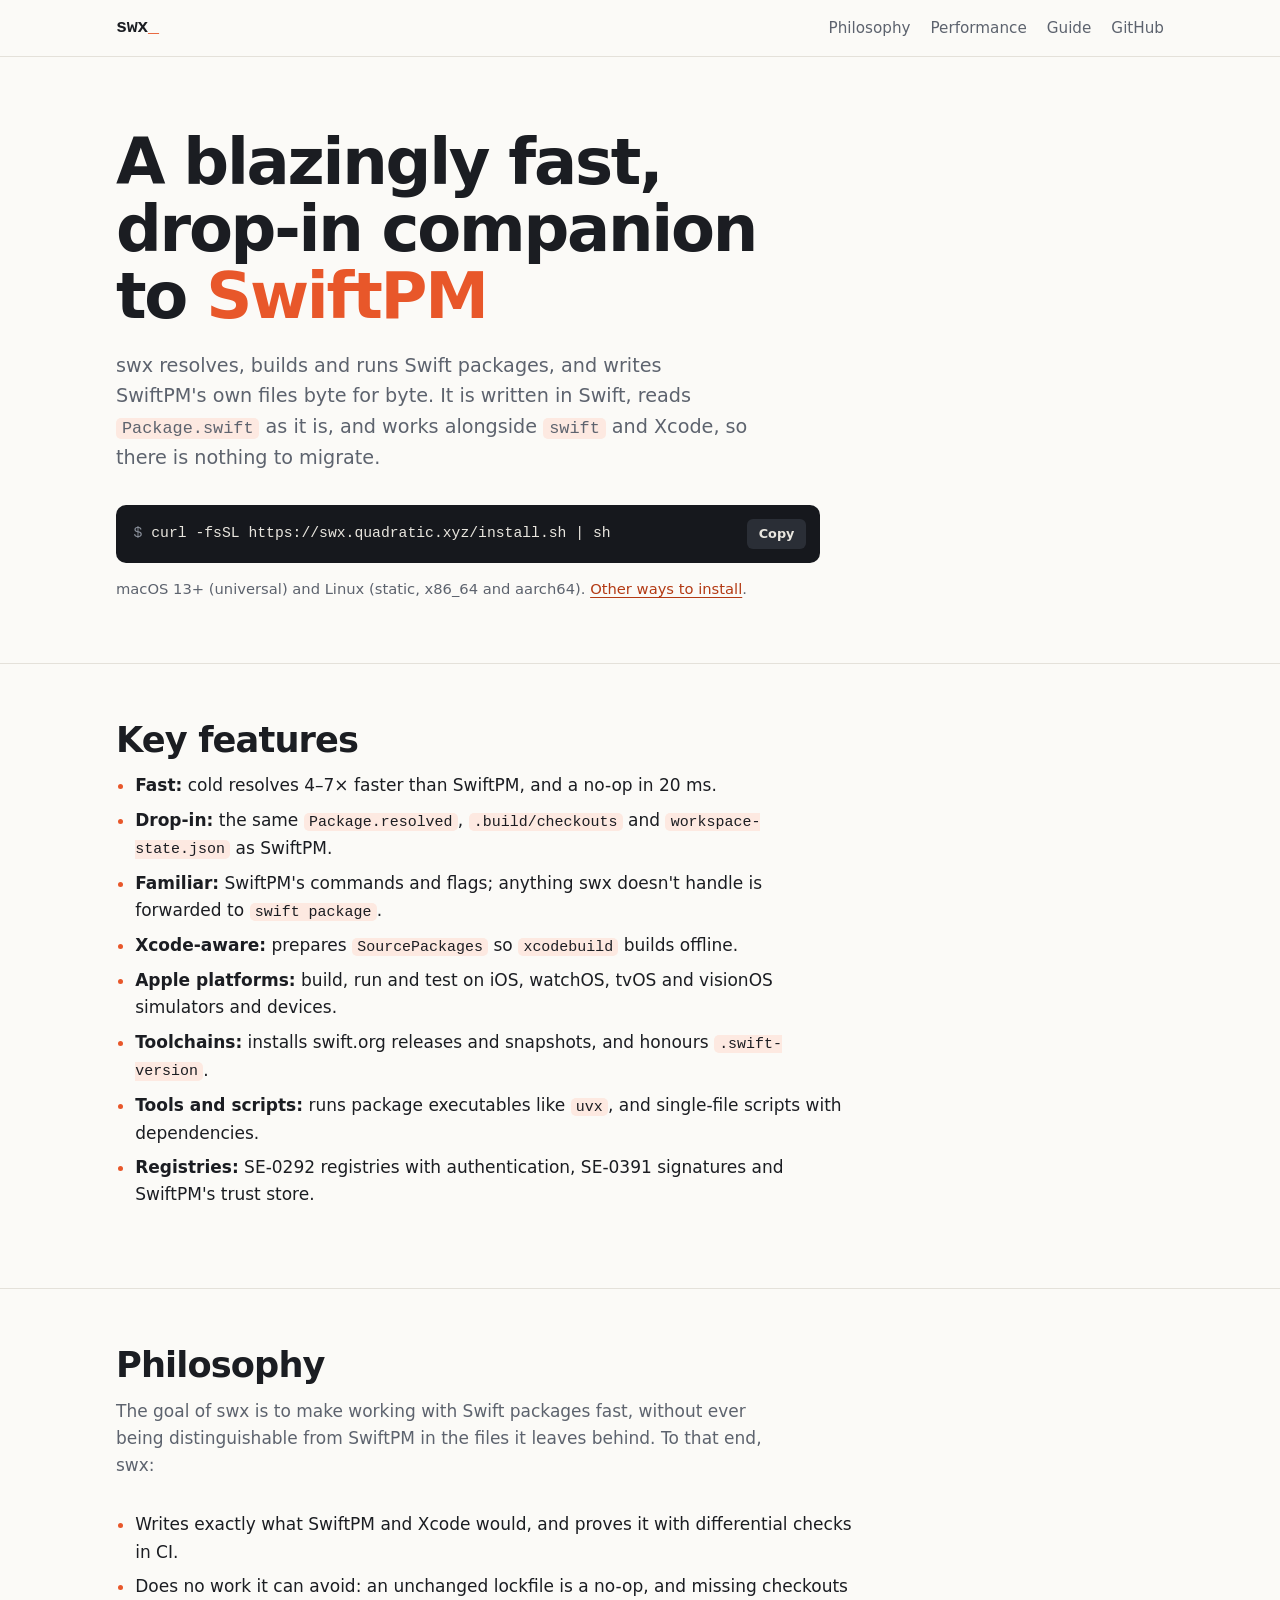
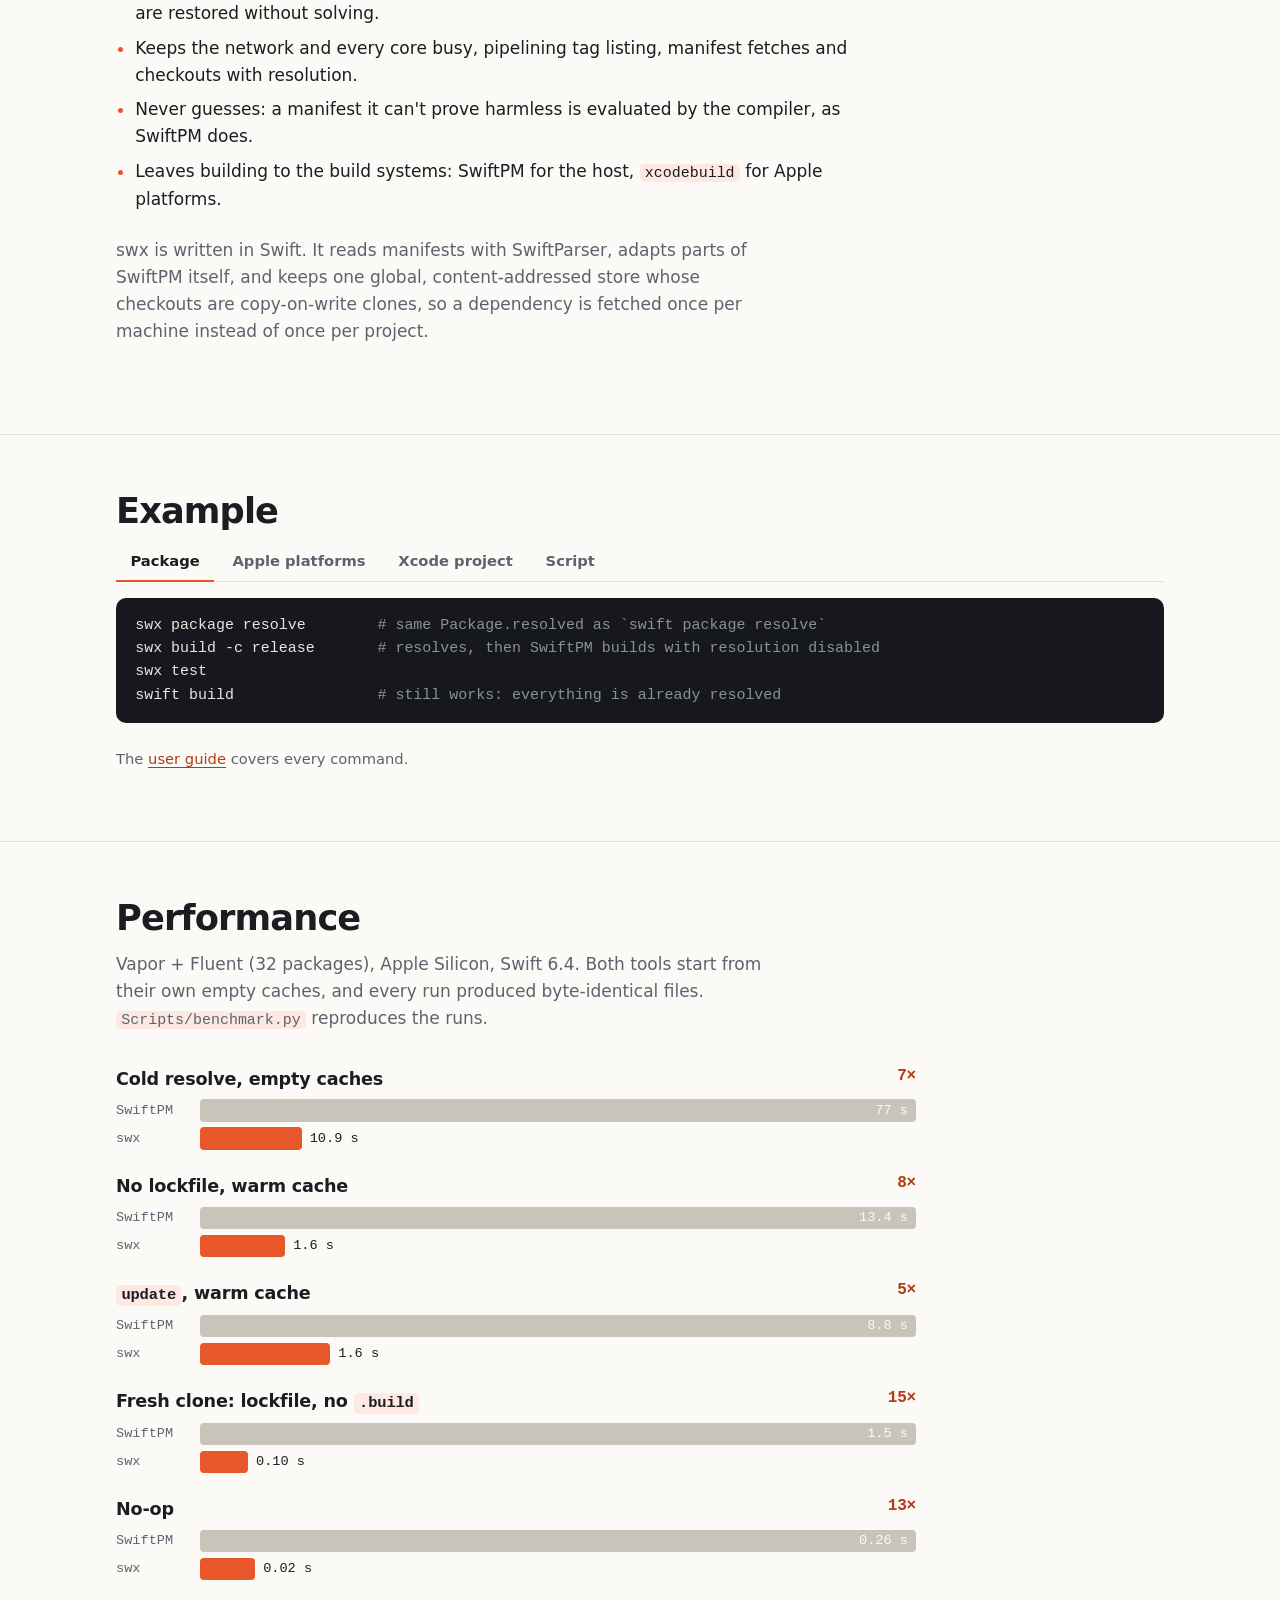
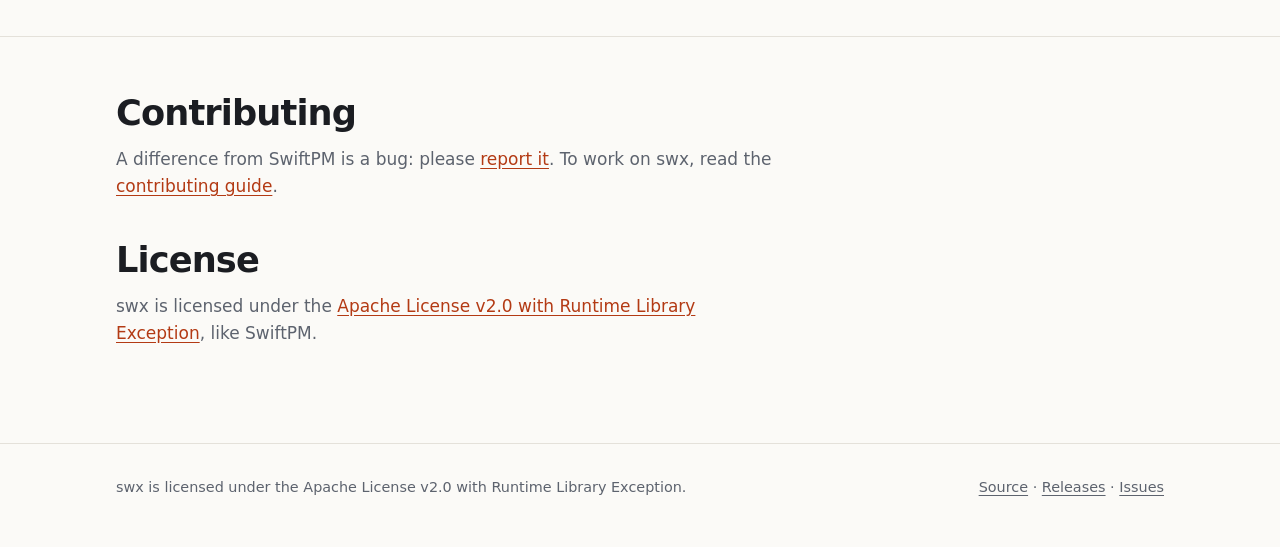
==== site/index.html @ aa060c49 "Docs: Polars-style README and site landing page; architecture and verification move to CONTRIBUTING" ====
<!doctype html>
<html lang="en">
<head>
<meta charset="utf-8">
<meta name="viewport" content="width=device-width, initial-scale=1">
<title>swx — a blazingly fast, drop-in companion to SwiftPM</title>
<meta name="description" content="swx resolves, builds and runs Swift packages several times faster than SwiftPM, and writes the same Package.resolved, checkouts and workspace state, byte for byte.">
<meta property="og:title" content="swx — a fast, drop-in companion to SwiftPM">
<meta property="og:description" content="What uv is to pip, for Swift: SwiftPM's own files, byte for byte, several times faster.">
<link rel="icon" href="data:image/svg+xml,%3Csvg xmlns='http://www.w3.org/2000/svg' viewBox='0 0 32 32'%3E%3Crect width='32' height='32' rx='7' fill='%23e8572a'/%3E%3Ctext x='16' y='22' font-family='monospace' font-size='16' font-weight='700' text-anchor='middle' fill='white'%3Esx%3C/text%3E%3C/svg%3E">
<link rel="stylesheet" href="style.css">
</head>
<body>

<header class="site-header">
    <div class="wrap">
        <a class="brand" href="./">swx<span>_</span></a>
        <nav class="site-nav">
            <a href="#philosophy">Philosophy</a>
            <a href="#speed">Performance</a>
            <a href="guide.html">Guide</a>
            <a href="https://github.com/jeslyvarghese/swx">GitHub</a>
        </nav>
    </div>
</header>

<main>
    <div class="wrap hero">
        <h1>A blazingly fast, drop-in companion to <em>SwiftPM</em></h1>
        <p class="lede">
            swx resolves, builds and runs Swift packages, and writes SwiftPM's own files byte for byte.
            It is written in Swift, reads <code>Package.swift</code> as it is, and works alongside
            <code>swift</code> and Xcode, so there is nothing to migrate.
        </p>
        <div class="command">
            <code id="install-command">curl -fsSL https://swx.quadratic.xyz/install.sh | sh</code>
            <button class="copy" type="button" data-copy="install-command">Copy</button>
        </div>
        <p class="note">macOS 13+ (universal) and Linux (static, x86_64 and aarch64). <a href="guide.html#install">Other ways to install</a>.</p>
    </div>

    <section id="features">
        <div class="wrap">
            <h2>Key features</h2>
            <ul class="features">
                <li><b>Fast:</b> cold resolves 4–7× faster than SwiftPM, and a no-op in 20 ms.</li>
                <li><b>Drop-in:</b> the same <code>Package.resolved</code>, <code>.build/checkouts</code> and <code>workspace-state.json</code> as SwiftPM.</li>
                <li><b>Familiar:</b> SwiftPM's commands and flags; anything swx doesn't handle is forwarded to <code>swift package</code>.</li>
                <li><b>Xcode-aware:</b> prepares <code>SourcePackages</code> so <code>xcodebuild</code> builds offline.</li>
                <li><b>Apple platforms:</b> build, run and test on iOS, watchOS, tvOS and visionOS simulators and devices.</li>
                <li><b>Toolchains:</b> installs swift.org releases and snapshots, and honours <code>.swift-version</code>.</li>
                <li><b>Tools and scripts:</b> runs package executables like <code>uvx</code>, and single-file scripts with dependencies.</li>
                <li><b>Registries:</b> SE-0292 registries with authentication, SE-0391 signatures and SwiftPM's trust store.</li>
            </ul>
        </div>
    </section>

    <section id="philosophy">
        <div class="wrap">
            <h2>Philosophy</h2>
            <p class="section-lede">The goal of swx is to make working with Swift packages fast, without ever being distinguishable from SwiftPM in the files it leaves behind. To that end, swx:</p>
            <ul class="features">
                <li>Writes exactly what SwiftPM and Xcode would, and proves it with differential checks in CI.</li>
                <li>Does no work it can avoid: an unchanged lockfile is a no-op, and missing checkouts are restored without solving.</li>
                <li>Keeps the network and every core busy, pipelining tag listing, manifest fetches and checkouts with resolution.</li>
                <li>Never guesses: a manifest it can't prove harmless is evaluated by the compiler, as SwiftPM does.</li>
                <li>Leaves building to the build systems: SwiftPM for the host, <code>xcodebuild</code> for Apple platforms.</li>
            </ul>
            <p class="section-lede">
                swx is written in Swift. It reads manifests with SwiftParser, adapts parts of SwiftPM itself,
                and keeps one global, content-addressed store whose checkouts are copy-on-write clones, so a
                dependency is fetched once per machine instead of once per project.
            </p>
        </div>
    </section>

    <section id="example">
        <div class="wrap">
            <h2>Example</h2>
            <div class="tabs" role="tablist">
                <button type="button" role="tab" aria-selected="true" aria-controls="tab-package">Package</button>
                <button type="button" role="tab" aria-selected="false" aria-controls="tab-apple">Apple platforms</button>
                <button type="button" role="tab" aria-selected="false" aria-controls="tab-xcode">Xcode project</button>
                <button type="button" role="tab" aria-selected="false" aria-controls="tab-script">Script</button>
            </div>
<pre id="tab-package" role="tabpanel">swx package resolve        <span class="c"># same Package.resolved as `swift package resolve`</span>
swx build -c release       <span class="c"># resolves, then SwiftPM builds with resolution disabled</span>
swx test
swift build                <span class="c"># still works: everything is already resolved</span></pre>
<pre id="tab-apple" role="tabpanel" hidden>swx devices                                <span class="c"># simulators and paired devices</span>
swx run  --platform ios HelloApp           <span class="c"># build, install, launch, stream console</span>
swx test --platform watchos                <span class="c"># package tests on a watchOS simulator</span></pre>
<pre id="tab-xcode" role="tabpanel" hidden>swx xcode resolve --source-packages SourcePackages
xcodebuild -clonedSourcePackagesDirPath SourcePackages \
           -disableAutomaticPackageResolution -onlyUsePackageVersionsFromResolvedFile …</pre>
<pre id="tab-script" role="tabpanel" hidden>#!/usr/bin/env -S swx run
// swx-dependencies:
// .package(url: "https://github.com/apple/swift-argument-parser", from: "1.3.0")

import ArgumentParser</pre>
            <p class="note">The <a href="guide.html">user guide</a> covers every command.</p>
        </div>
    </section>

    <section id="speed">
        <div class="wrap">
            <h2>Performance</h2>
            <p class="section-lede">
                Vapor + Fluent (32 packages), Apple Silicon, Swift 6.4. Both tools start from their own
                empty caches, and every run produced byte-identical files. <code>Scripts/benchmark.py</code>
                reproduces the runs.
            </p>
            <div class="bench">
                <div class="bench-row">
                    <h3><span>Cold resolve, empty caches</span> <span class="speedup">7×</span></h3>
                    <div class="bar"><span class="label">SwiftPM</span><div class="track" style="--w: 100%"><div class="fill"></div><span class="value inside">77 s</span></div></div>
                    <div class="bar swx"><span class="label">swx</span><div class="track" style="--w: 14.2%"><div class="fill"></div><span class="value">10.9 s</span></div></div>
                </div>
                <div class="bench-row">
                    <h3><span>No lockfile, warm cache</span> <span class="speedup">8×</span></h3>
                    <div class="bar"><span class="label">SwiftPM</span><div class="track" style="--w: 100%"><div class="fill"></div><span class="value inside">13.4 s</span></div></div>
                    <div class="bar swx"><span class="label">swx</span><div class="track" style="--w: 11.9%"><div class="fill"></div><span class="value">1.6 s</span></div></div>
                </div>
                <div class="bench-row">
                    <h3><span><code>update</code>, warm cache</span> <span class="speedup">5×</span></h3>
                    <div class="bar"><span class="label">SwiftPM</span><div class="track" style="--w: 100%"><div class="fill"></div><span class="value inside">8.8 s</span></div></div>
                    <div class="bar swx"><span class="label">swx</span><div class="track" style="--w: 18.2%"><div class="fill"></div><span class="value">1.6 s</span></div></div>
                </div>
                <div class="bench-row">
                    <h3><span>Fresh clone: lockfile, no <code>.build</code></span> <span class="speedup">15×</span></h3>
                    <div class="bar"><span class="label">SwiftPM</span><div class="track" style="--w: 100%"><div class="fill"></div><span class="value inside">1.5 s</span></div></div>
                    <div class="bar swx"><span class="label">swx</span><div class="track" style="--w: 6.7%"><div class="fill"></div><span class="value">0.10 s</span></div></div>
                </div>
                <div class="bench-row">
                    <h3><span>No-op</span> <span class="speedup">13×</span></h3>
                    <div class="bar"><span class="label">SwiftPM</span><div class="track" style="--w: 100%"><div class="fill"></div><span class="value inside">0.26 s</span></div></div>
                    <div class="bar swx"><span class="label">swx</span><div class="track" style="--w: 7.7%"><div class="fill"></div><span class="value">0.02 s</span></div></div>
                </div>
            </div>
        </div>
    </section>

    <section id="community">
        <div class="wrap">
            <h2>Contributing</h2>
            <p class="section-lede">
                A difference from SwiftPM is a bug: please <a href="https://github.com/jeslyvarghese/swx/issues/new/choose">report it</a>.
                To work on swx, read the <a href="https://github.com/jeslyvarghese/swx/blob/main/CONTRIBUTING.md">contributing guide</a>.
            </p>
            <h2>License</h2>
            <p class="section-lede">swx is licensed under the <a href="https://github.com/jeslyvarghese/swx/blob/main/LICENSE.txt">Apache License v2.0 with Runtime Library Exception</a>, like SwiftPM.</p>
        </div>
    </section>
</main>

<footer class="site-footer">
    <div class="wrap">
        <span>swx is licensed under the Apache License v2.0 with Runtime Library Exception.</span>
        <span><a href="https://github.com/jeslyvarghese/swx">Source</a> · <a href="https://github.com/jeslyvarghese/swx/releases">Releases</a> · <a href="https://github.com/jeslyvarghese/swx/issues">Issues</a></span>
    </div>
</footer>

<script src="copy.js"></script>
</body>
</html>
---- site/style.css ----
/* swx site: plain CSS, light and dark from the system setting. */

:root {
    --ground: #fbfaf7;
    --surface: #ffffff;
    --ink: #1b1d22;
    --muted: #5d636e;
    --rule: #e4e1da;
    --accent: #e8572a;
    --accent-ink: #b33a14;
    --accent-soft: #fde9e1;
    --code-ground: #16181d;
    --code-ink: #e9e6df;
    --code-muted: #8b919c;
    --bar-spm: #c9c4b9;
    --bar-swx: var(--accent);
    --radius: 10px;
    --mono: ui-monospace, "SF Mono", SFMono-Regular, Menlo, Consolas, "Liberation Mono", monospace;
    --sans: -apple-system, BlinkMacSystemFont, "Segoe UI", system-ui, Roboto, "Helvetica Neue", Arial, sans-serif;
    --measure: 68rem;
    color-scheme: light;
}

@media (prefers-color-scheme: dark) {
    :root {
        --ground: #111317;
        --surface: #181b20;
        --ink: #ecebe7;
        --muted: #9aa0aa;
        --rule: #2a2e35;
        --accent: #ff7a4d;
        --accent-ink: #ff9a76;
        --accent-soft: #3a2119;
        --code-ground: #0b0c0f;
        --bar-spm: #464b55;
        color-scheme: dark;
    }
}

* { box-sizing: border-box; }

html { -webkit-text-size-adjust: 100%; scroll-padding-top: 5rem; }

body {
    margin: 0;
    background: var(--ground);
    color: var(--ink);
    font: 17px/1.6 var(--sans);
}

a { color: var(--accent-ink); text-underline-offset: 0.18em; }
a:hover { text-decoration-thickness: 2px; }

code, pre, kbd { font-family: var(--mono); font-size: 0.88em; }
:not(pre) > code {
    background: var(--accent-soft);
    padding: 0.08em 0.35em;
    border-radius: 5px;
    overflow-wrap: anywhere;
}

.wrap { max-width: var(--measure); margin: 0 auto; padding-inline: 1.25rem; }

/* Header */

.site-header {
    position: sticky;
    top: 0;
    z-index: 10;
    background: color-mix(in srgb, var(--ground) 88%, transparent);
    backdrop-filter: saturate(1.4) blur(10px);
    border-bottom: 1px solid var(--rule);
}
.site-header .wrap { display: flex; align-items: center; gap: 1.5rem; min-height: 3.5rem; flex-wrap: wrap; }
.brand { font: 700 1.15rem/1 var(--mono); color: var(--ink); text-decoration: none; letter-spacing: -0.02em; }
.brand span { color: var(--accent); }
.site-nav { display: flex; gap: 1.25rem; margin-left: auto; flex-wrap: wrap; }
.site-nav a { color: var(--muted); text-decoration: none; font-size: 0.95rem; }
.site-nav a:hover, .site-nav a[aria-current] { color: var(--ink); }

/* Hero */

.hero { padding-block: 4.5rem 3rem; }
.eyebrow { font: 600 0.8rem/1 var(--mono); letter-spacing: 0.08em; text-transform: uppercase; color: var(--accent-ink); margin: 0 0 1rem; }
.hero h1 {
    font-size: clamp(2.3rem, 6vw, 4rem);
    line-height: 1.05;
    letter-spacing: -0.035em;
    margin: 0 0 1.25rem;
    max-width: 16ch;
}
.hero h1 em { font-style: normal; color: var(--accent); }
.lede { font-size: 1.2rem; color: var(--muted); max-width: 40rem; margin: 0 0 2rem; }

/* Command with a copy button */

.command {
    display: flex;
    align-items: center;
    gap: 0.75rem;
    background: var(--code-ground);
    color: var(--code-ink);
    border-radius: var(--radius);
    padding: 0.85rem 0.85rem 0.85rem 1.1rem;
    max-width: 44rem;
}
.command code { background: none; padding: 0; font-size: 0.92rem; overflow-x: auto; white-space: nowrap; flex: 1; min-width: 0; }
.command code::before { content: "$ "; color: var(--code-muted); }
.copy {
    flex: none;
    font: 600 0.8rem/1 var(--sans);
    color: var(--code-ink);
    background: #2a2e36;
    border: 0;
    border-radius: 6px;
    padding: 0.55rem 0.75rem;
    cursor: pointer;
}
.copy:hover { background: #3a3f49; }
.note { color: var(--muted); font-size: 0.92rem; margin-top: 0.85rem; }

/* Sections */

section { padding-block: 3.5rem; border-top: 1px solid var(--rule); }
h2 { font-size: clamp(1.6rem, 3.5vw, 2.2rem); letter-spacing: -0.025em; line-height: 1.15; margin: 0 0 0.75rem; }
h3 { font-size: 1.1rem; margin: 0 0 0.4rem; letter-spacing: -0.01em; }
.section-lede { color: var(--muted); max-width: 42rem; margin: 0 0 2rem; }

.grid { display: grid; gap: 1rem; grid-template-columns: repeat(auto-fit, minmax(16rem, 1fr)); }
.card {
    background: var(--surface);
    border: 1px solid var(--rule);
    border-radius: var(--radius);
    padding: 1.25rem 1.35rem;
}
.card p { margin: 0; color: var(--muted); font-size: 0.97rem; }
.card .figure { font: 700 2rem/1 var(--mono); color: var(--accent); letter-spacing: -0.03em; margin-bottom: 0.6rem; }

/* Benchmark bars */

.bench { display: grid; gap: 1.4rem; max-width: 50rem; }
.bench-row h3 { display: flex; justify-content: space-between; gap: 1rem; flex-wrap: wrap; }
.bench-row h3 .speedup { font: 700 1rem/1.4 var(--mono); color: var(--accent-ink); }
.bar { display: grid; grid-template-columns: 4.5rem 1fr; align-items: center; gap: 0.75rem; font-size: 0.85rem; margin-top: 0.35rem; }
.bar .label { color: var(--muted); font-family: var(--mono); }
.bar .track { position: relative; height: 1.4rem; }
.bar .fill {
    height: 100%;
    width: var(--w);
    min-width: 2px;
    border-radius: 4px;
    background: var(--bar-spm);
}
.bar.swx .fill { background: var(--bar-swx); }
.bar .value { position: absolute; left: calc(var(--w) + 0.5rem); top: 50%; transform: translateY(-50%); font-family: var(--mono); white-space: nowrap; }
.bar .value.inside { left: auto; right: calc(100% - var(--w) + 0.5rem); color: var(--ground); }

/* Tables */

.table-scroll { overflow-x: auto; border: 1px solid var(--rule); border-radius: var(--radius); background: var(--surface); }
table { border-collapse: collapse; width: 100%; font-size: 0.95rem; }
th, td { text-align: left; padding: 0.7rem 1rem; border-bottom: 1px solid var(--rule); vertical-align: top; }
tr:last-child td { border-bottom: 0; }
th { font-size: 0.8rem; text-transform: uppercase; letter-spacing: 0.06em; color: var(--muted); font-weight: 600; }
td code { white-space: nowrap; }

/* Code blocks */

pre {
    background: var(--code-ground);
    color: var(--code-ink);
    border-radius: var(--radius);
    padding: 1rem 1.2rem;
    overflow-x: auto;
    line-height: 1.55;
    margin: 1rem 0 1.5rem;
}
pre .c { color: var(--code-muted); }

/* Check list */

.checks { list-style: none; padding: 0; margin: 0; display: grid; gap: 0.6rem; grid-template-columns: repeat(auto-fit, minmax(19rem, 1fr)); }
.checks li { padding-left: 1.6rem; position: relative; }
.checks li::before { content: "✓"; position: absolute; left: 0; color: var(--accent); font-weight: 700; }

/* Guide layout */

.guide { display: grid; grid-template-columns: 13rem minmax(0, 1fr); gap: 3rem; padding-block: 3rem; }
.toc { position: sticky; top: 5rem; align-self: start; font-size: 0.92rem; }
.toc ol { list-style: none; padding: 0; margin: 0; display: grid; gap: 0.45rem; }
.toc a { color: var(--muted); text-decoration: none; }
.toc a:hover { color: var(--ink); }
.guide article section { padding-block: 0 2.5rem; border: 0; }
.guide article h2 { font-size: 1.6rem; padding-top: 0.5rem; }
.guide article p, .guide article li { max-width: 46rem; }

@media (max-width: 52rem) {
    .guide { grid-template-columns: minmax(0, 1fr); gap: 1.5rem; }
    .toc { position: static; }
    .toc ol { display: flex; flex-wrap: wrap; gap: 0.4rem 1rem; }
}

/* Footer */

.site-footer { border-top: 1px solid var(--rule); padding-block: 2rem 3rem; color: var(--muted); font-size: 0.9rem; }
.site-footer .wrap { display: flex; gap: 1rem 2rem; flex-wrap: wrap; justify-content: space-between; }
.site-footer a { color: var(--muted); }

/* Feature and principle lists: a bold label, then a short clause */

.features { padding-left: 1.2rem; margin: 0 0 1.5rem; max-width: 46rem; display: grid; gap: 0.45rem; }
.features li::marker { color: var(--accent); }

/* Example tabs */

.tabs { display: flex; gap: 0.25rem; flex-wrap: wrap; border-bottom: 1px solid var(--rule); margin-bottom: 1rem; }
.tabs button {
    font: 600 0.92rem/1 var(--sans);
    color: var(--muted);
    background: none;
    border: 0;
    border-bottom: 2px solid transparent;
    margin-bottom: -1px;
    padding: 0.7rem 0.9rem;
    cursor: pointer;
}
.tabs button:hover { color: var(--ink); }
.tabs button[aria-selected="true"] { color: var(--ink); border-bottom-color: var(--accent); }
#community h2 + .section-lede { margin-bottom: 2.5rem; }
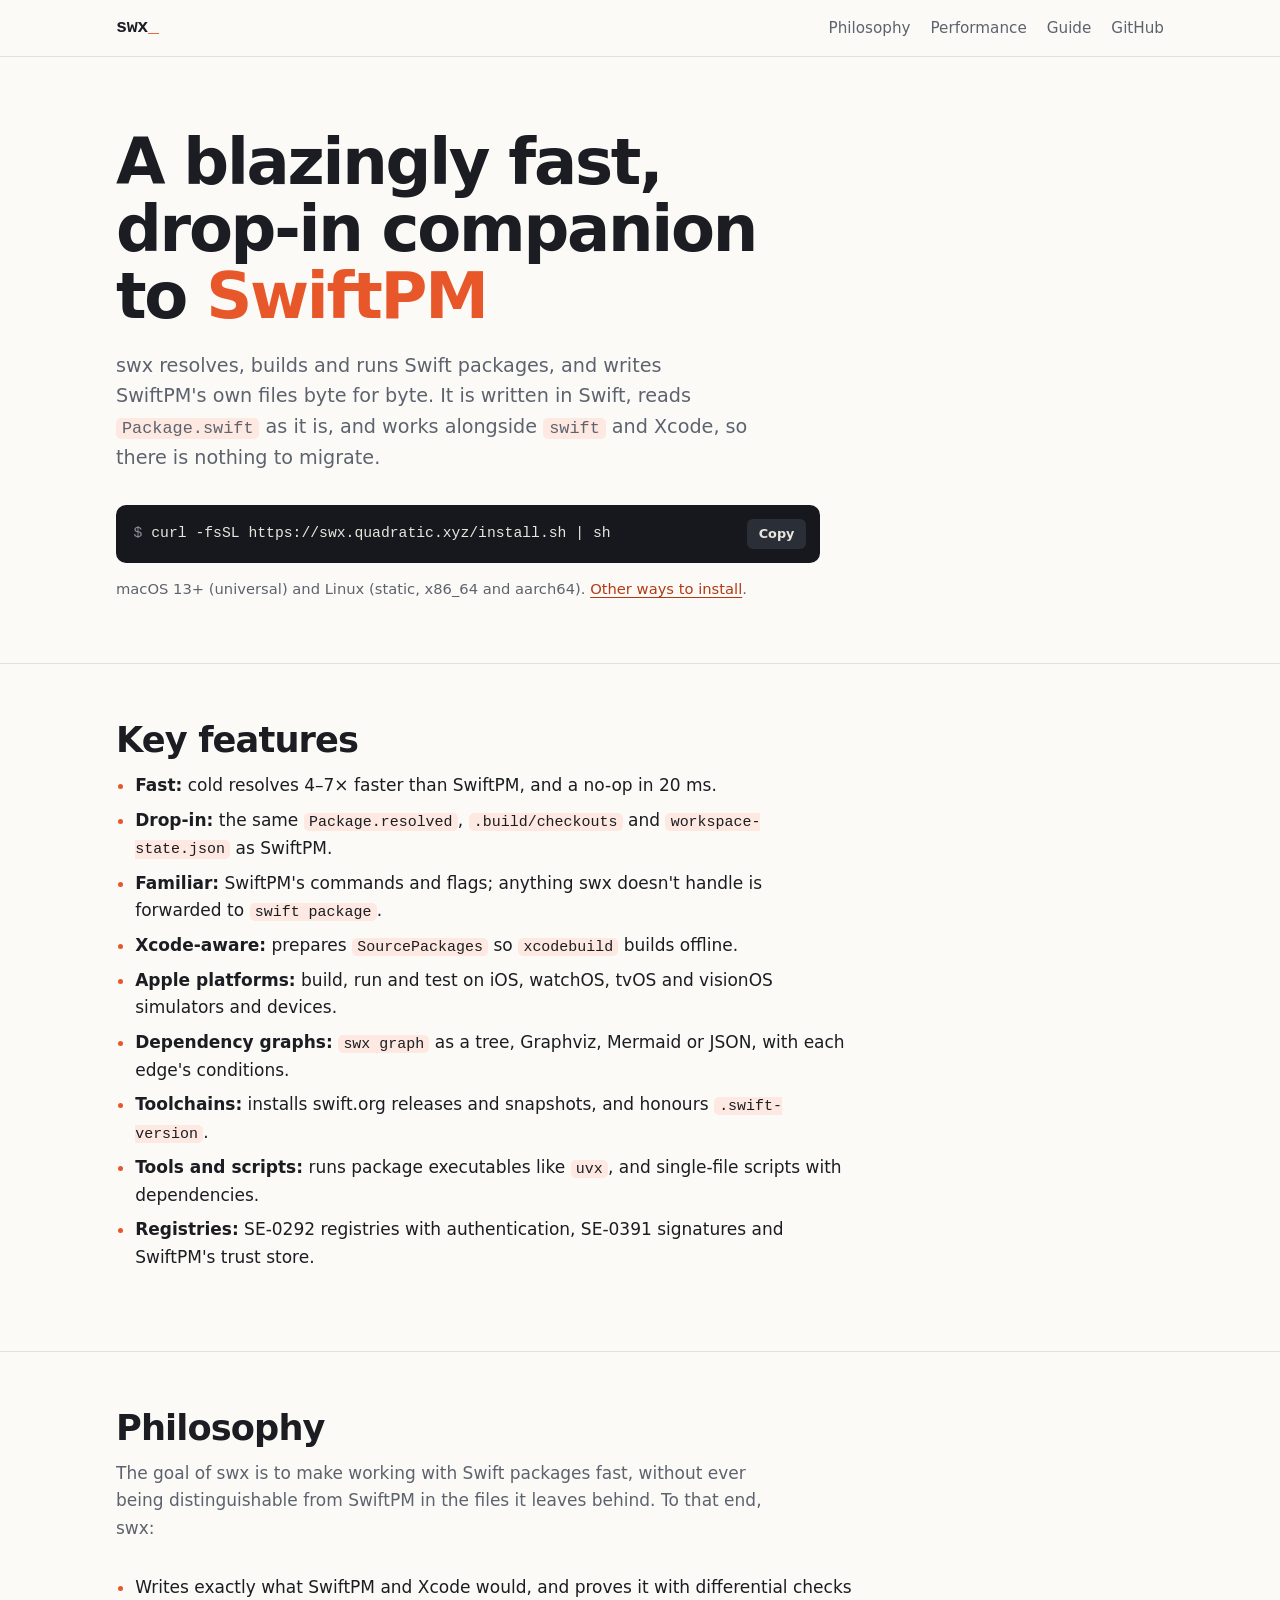
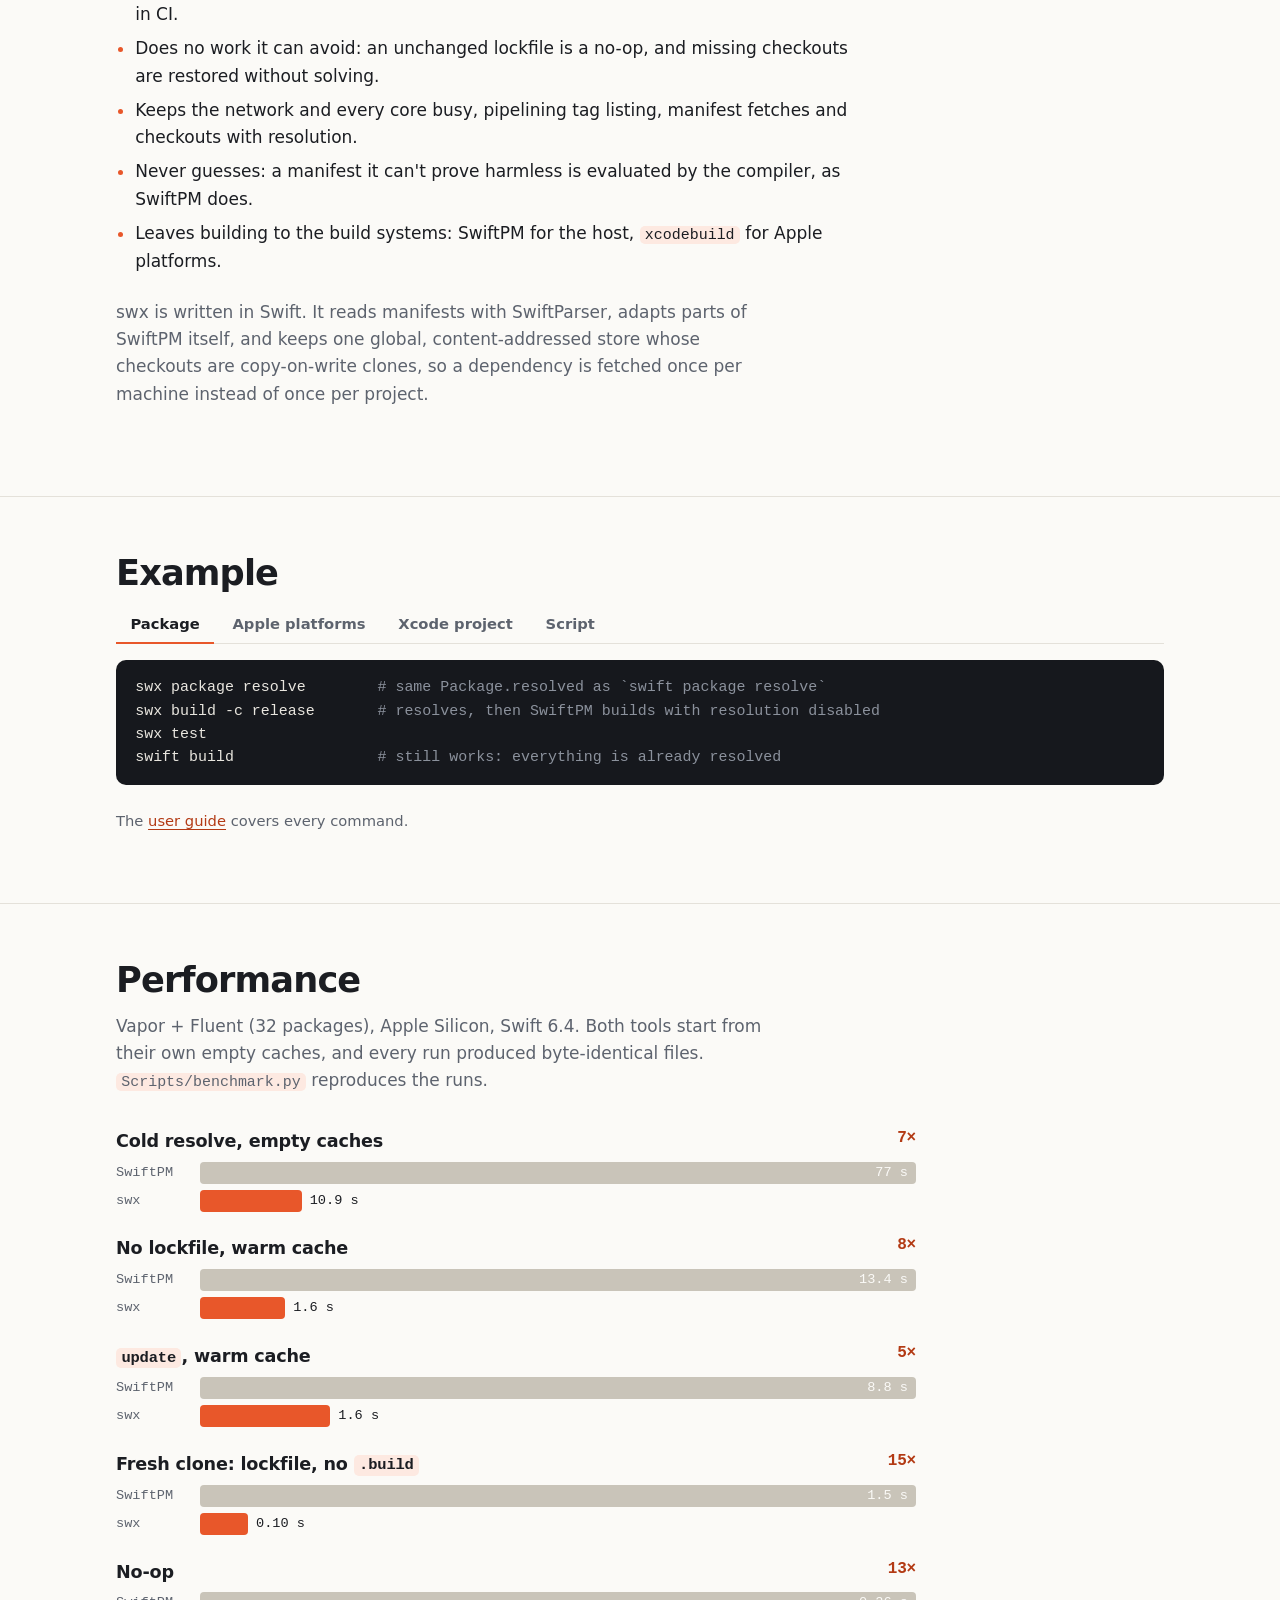
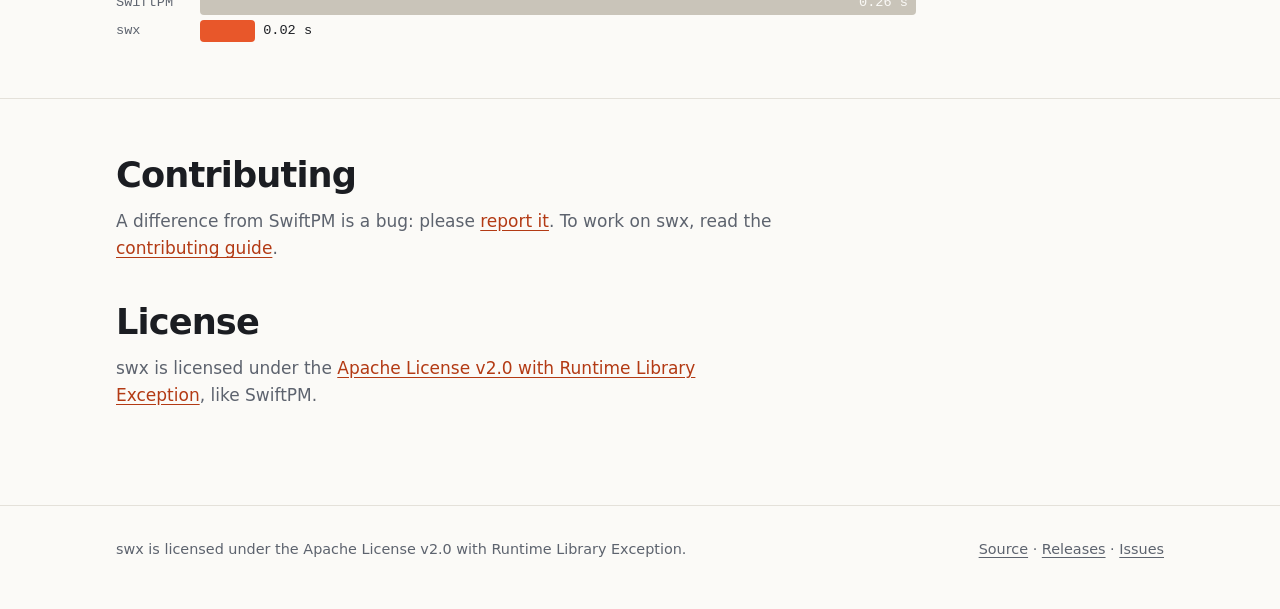
==== commit 71968424: "swx graph and native show-dependencies - swx graph: the target graph (targets, the products they use" ====
--- a/site/index.html
+++ b/site/index.html
@@ -48,6 +48,7 @@
                 <li><b>Familiar:</b> SwiftPM's commands and flags; anything swx doesn't handle is forwarded to <code>swift package</code>.</li>
                 <li><b>Xcode-aware:</b> prepares <code>SourcePackages</code> so <code>xcodebuild</code> builds offline.</li>
                 <li><b>Apple platforms:</b> build, run and test on iOS, watchOS, tvOS and visionOS simulators and devices.</li>
+                <li><b>Dependency graphs:</b> <code>swx graph</code> as a tree, Graphviz, Mermaid or JSON, with each edge's conditions.</li>
                 <li><b>Toolchains:</b> installs swift.org releases and snapshots, and honours <code>.swift-version</code>.</li>
                 <li><b>Tools and scripts:</b> runs package executables like <code>uvx</code>, and single-file scripts with dependencies.</li>
                 <li><b>Registries:</b> SE-0292 registries with authentication, SE-0391 signatures and SwiftPM's trust store.</li>
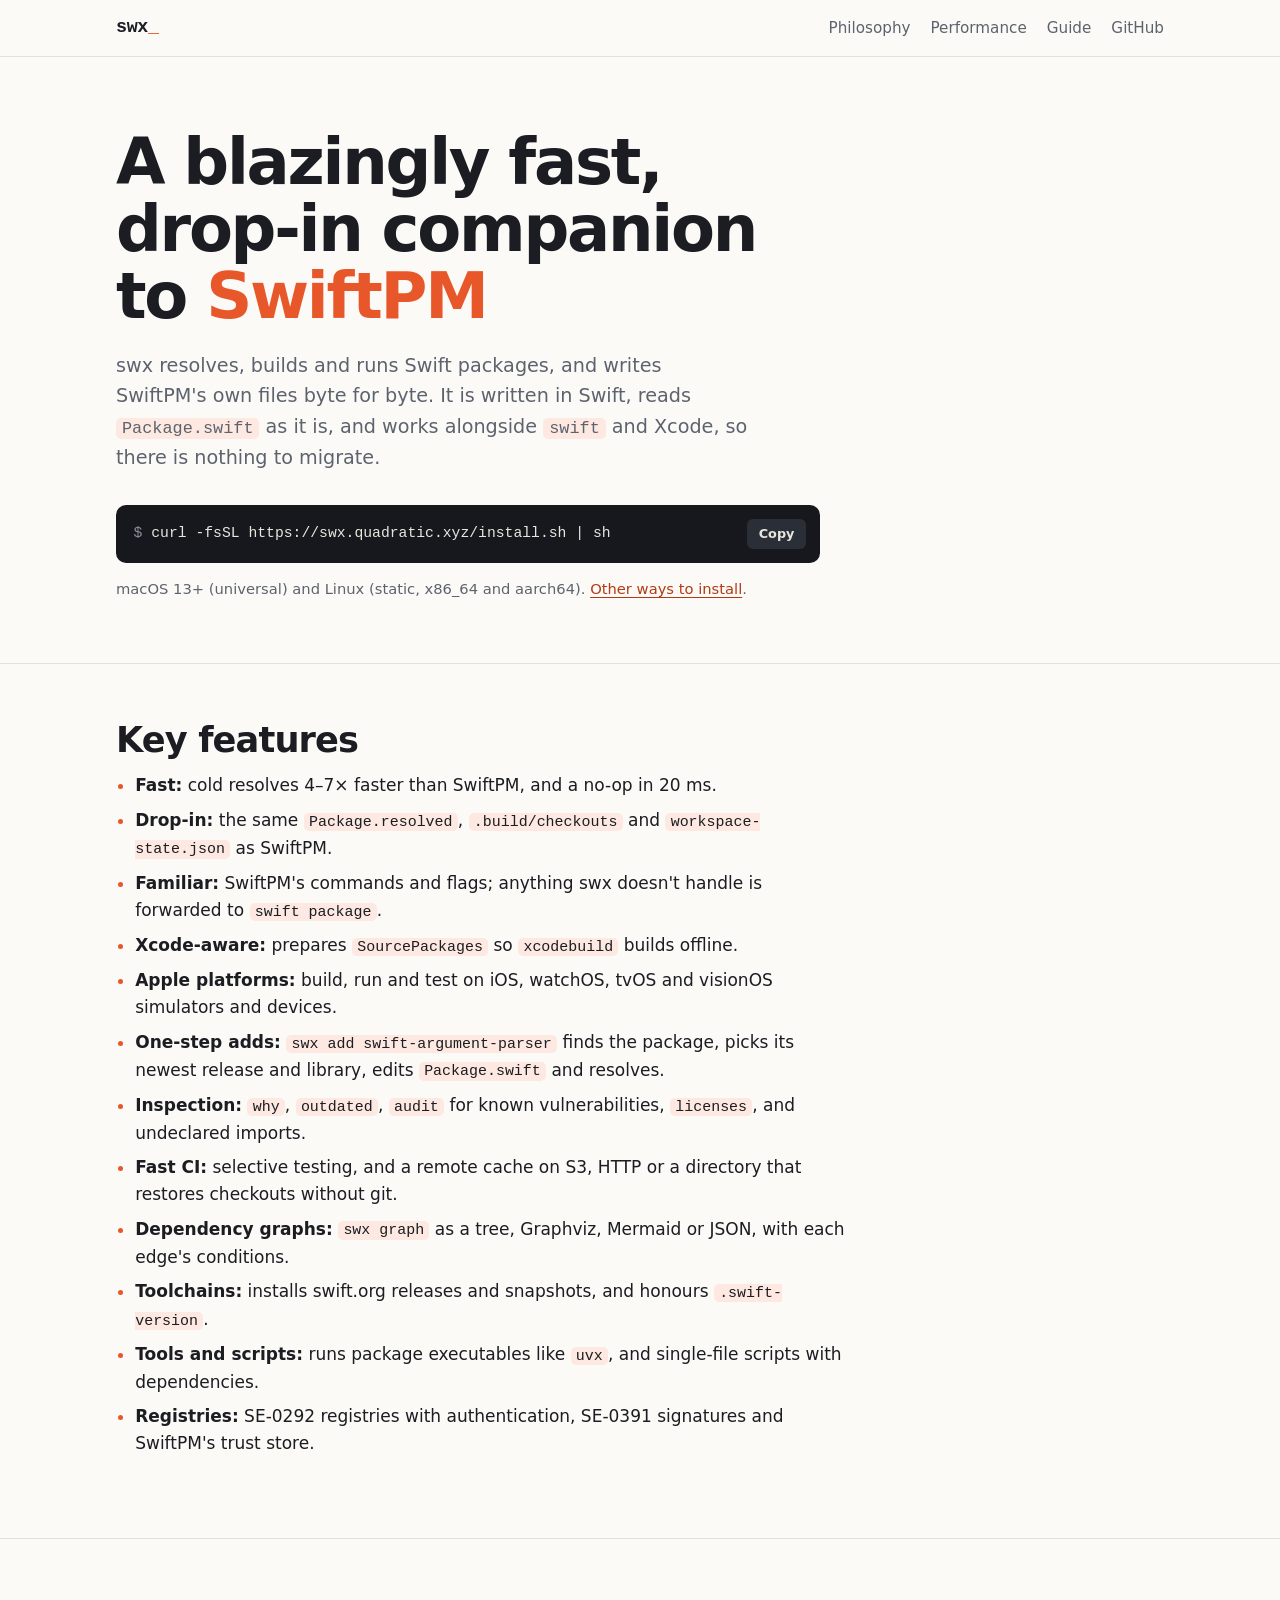
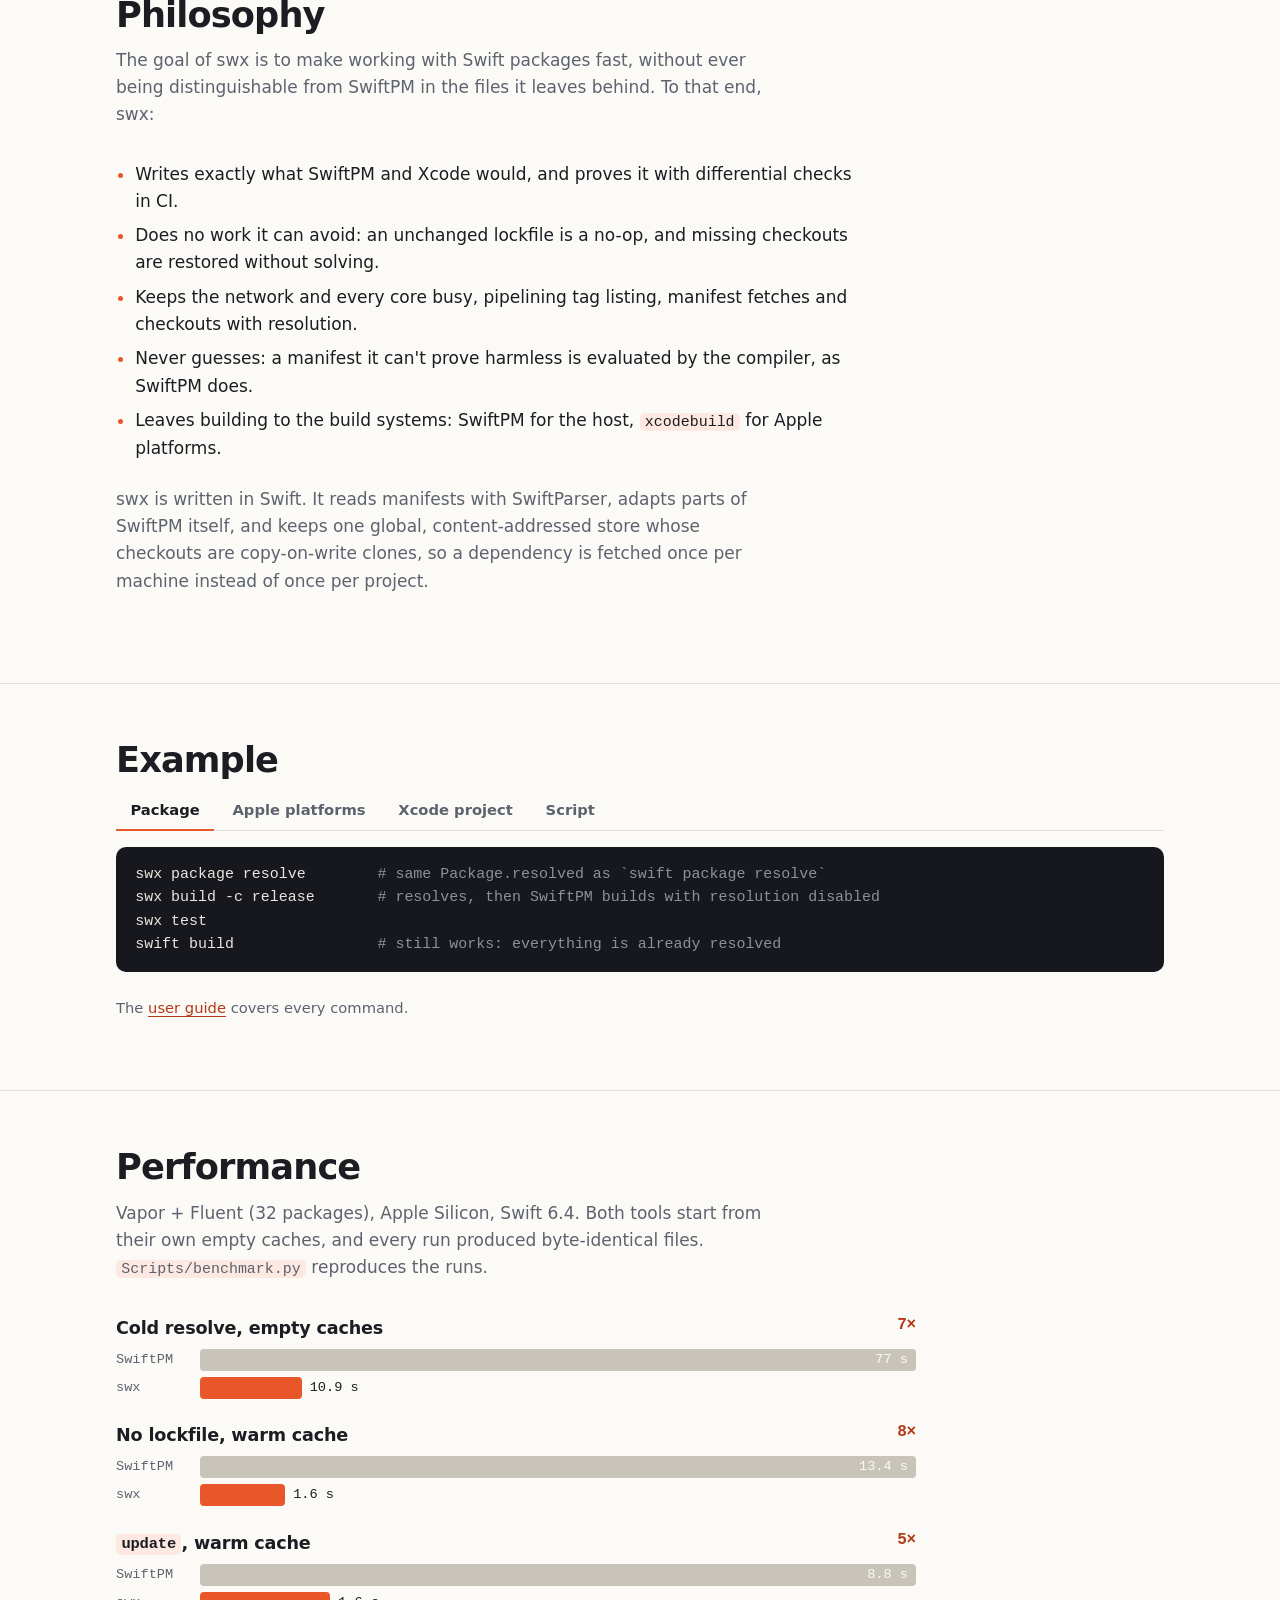
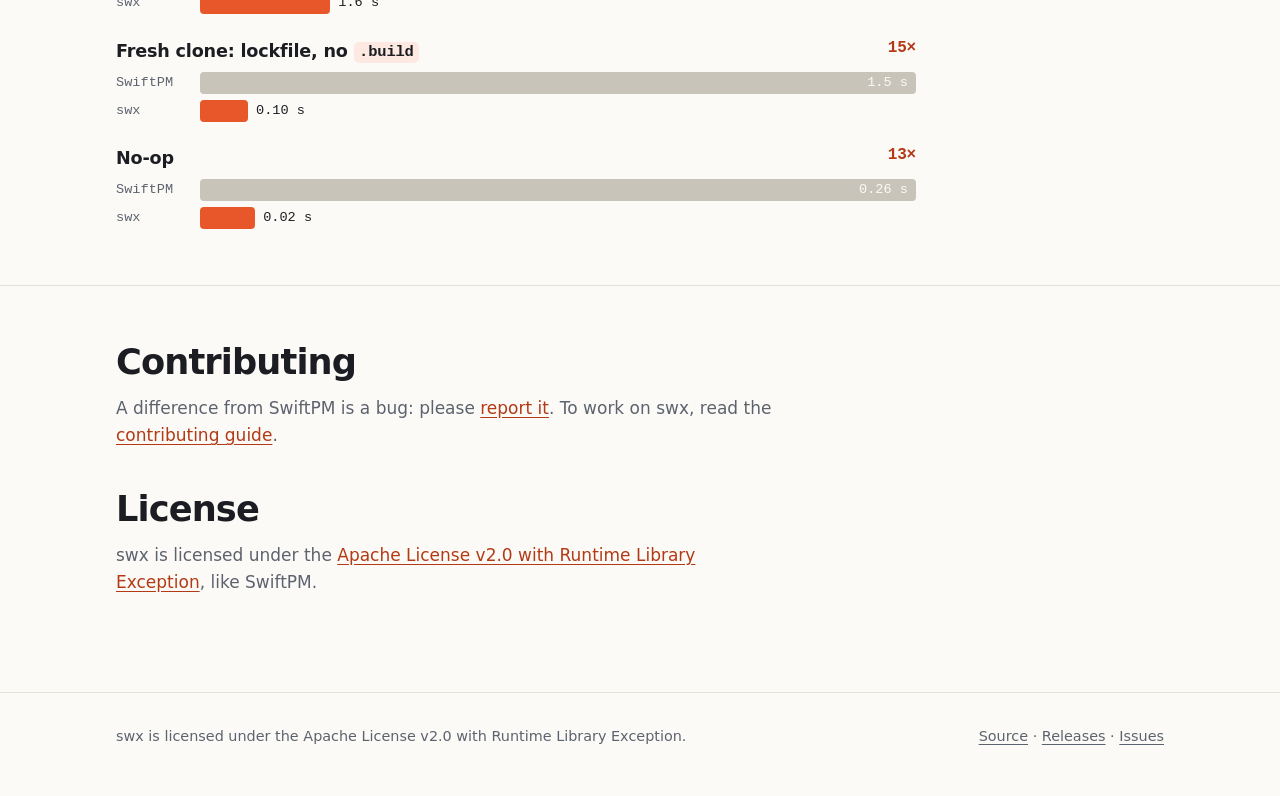
==== commit 70ba704f: "audit, remote cache, selective testing; process output fix; version 0.3.0 - swx audit: known vulnera" ====
--- a/site/index.html
+++ b/site/index.html
@@ -48,6 +48,9 @@
                 <li><b>Familiar:</b> SwiftPM's commands and flags; anything swx doesn't handle is forwarded to <code>swift package</code>.</li>
                 <li><b>Xcode-aware:</b> prepares <code>SourcePackages</code> so <code>xcodebuild</code> builds offline.</li>
                 <li><b>Apple platforms:</b> build, run and test on iOS, watchOS, tvOS and visionOS simulators and devices.</li>
+                <li><b>One-step adds:</b> <code>swx add swift-argument-parser</code> finds the package, picks its newest release and library, edits <code>Package.swift</code> and resolves.</li>
+                <li><b>Inspection:</b> <code>why</code>, <code>outdated</code>, <code>audit</code> for known vulnerabilities, <code>licenses</code>, and undeclared imports.</li>
+                <li><b>Fast CI:</b> selective testing, and a remote cache on S3, HTTP or a directory that restores checkouts without git.</li>
                 <li><b>Dependency graphs:</b> <code>swx graph</code> as a tree, Graphviz, Mermaid or JSON, with each edge's conditions.</li>
                 <li><b>Toolchains:</b> installs swift.org releases and snapshots, and honours <code>.swift-version</code>.</li>
                 <li><b>Tools and scripts:</b> runs package executables like <code>uvx</code>, and single-file scripts with dependencies.</li>
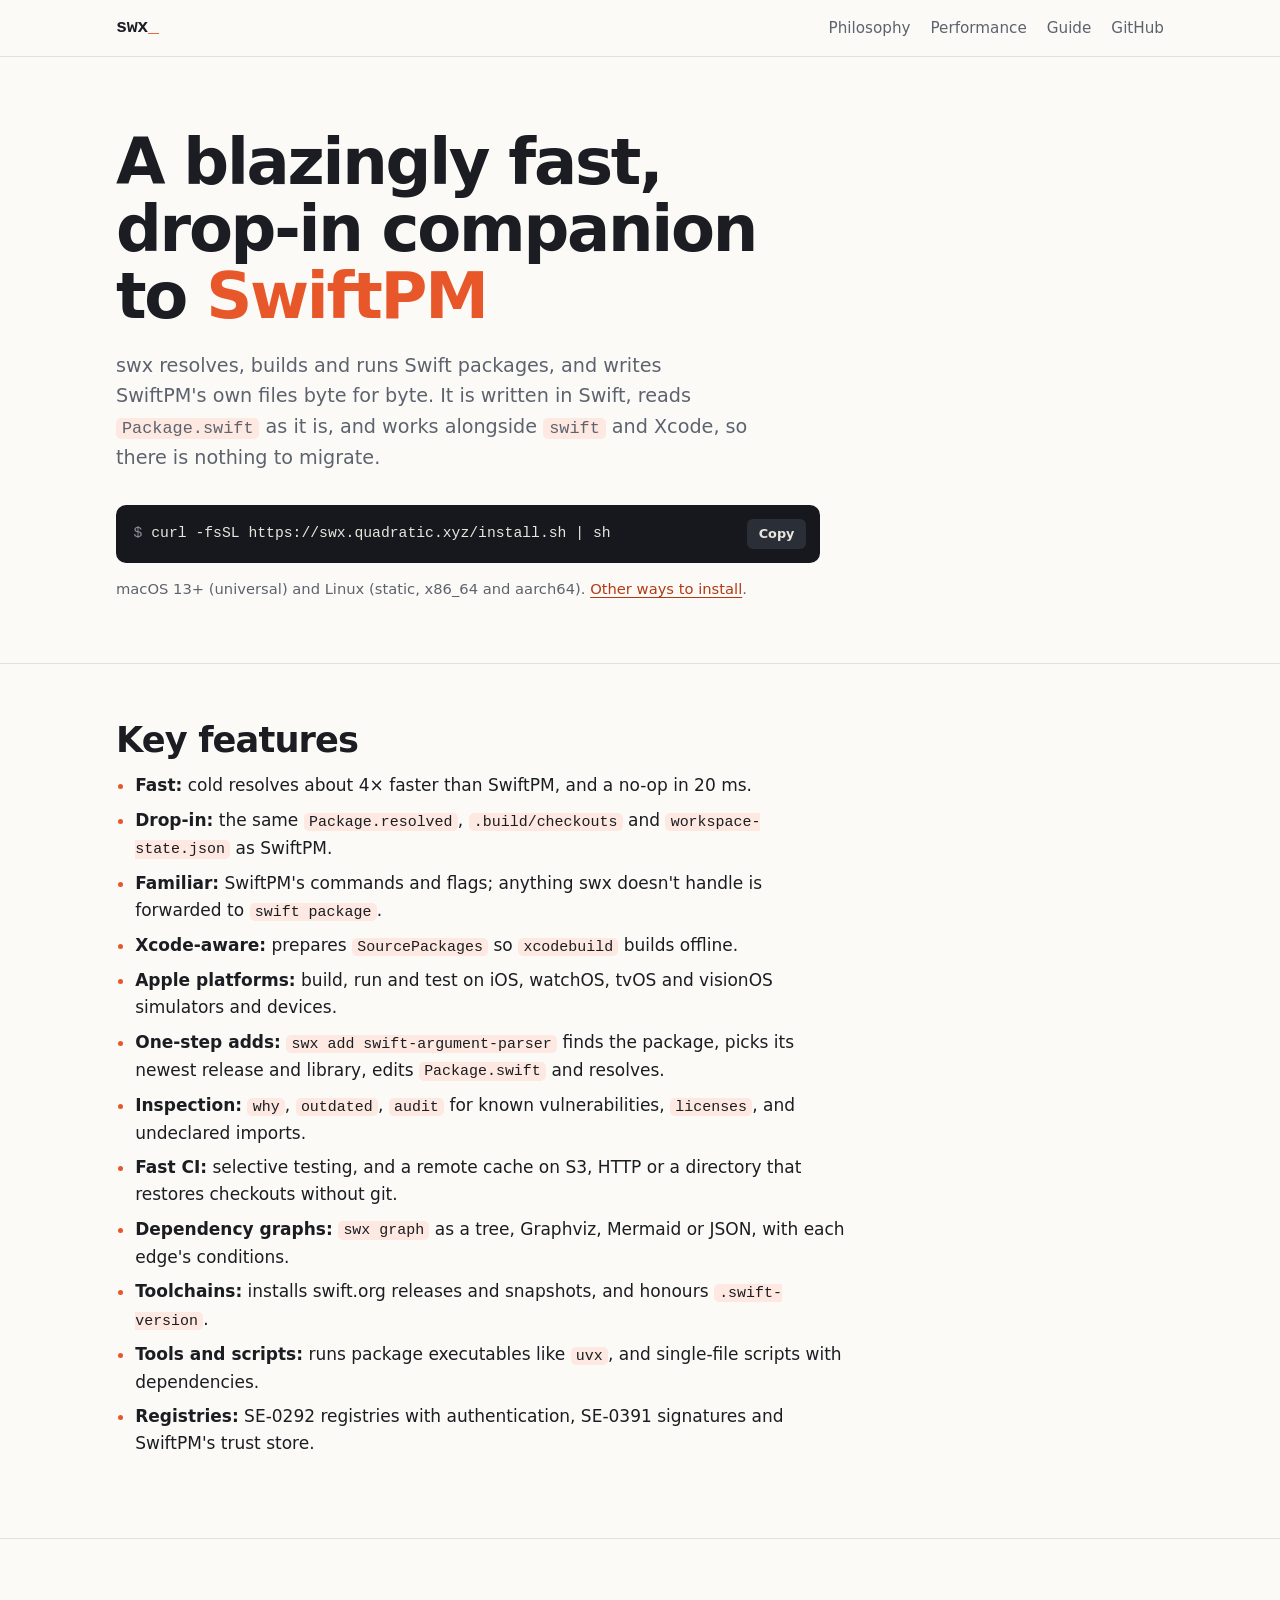
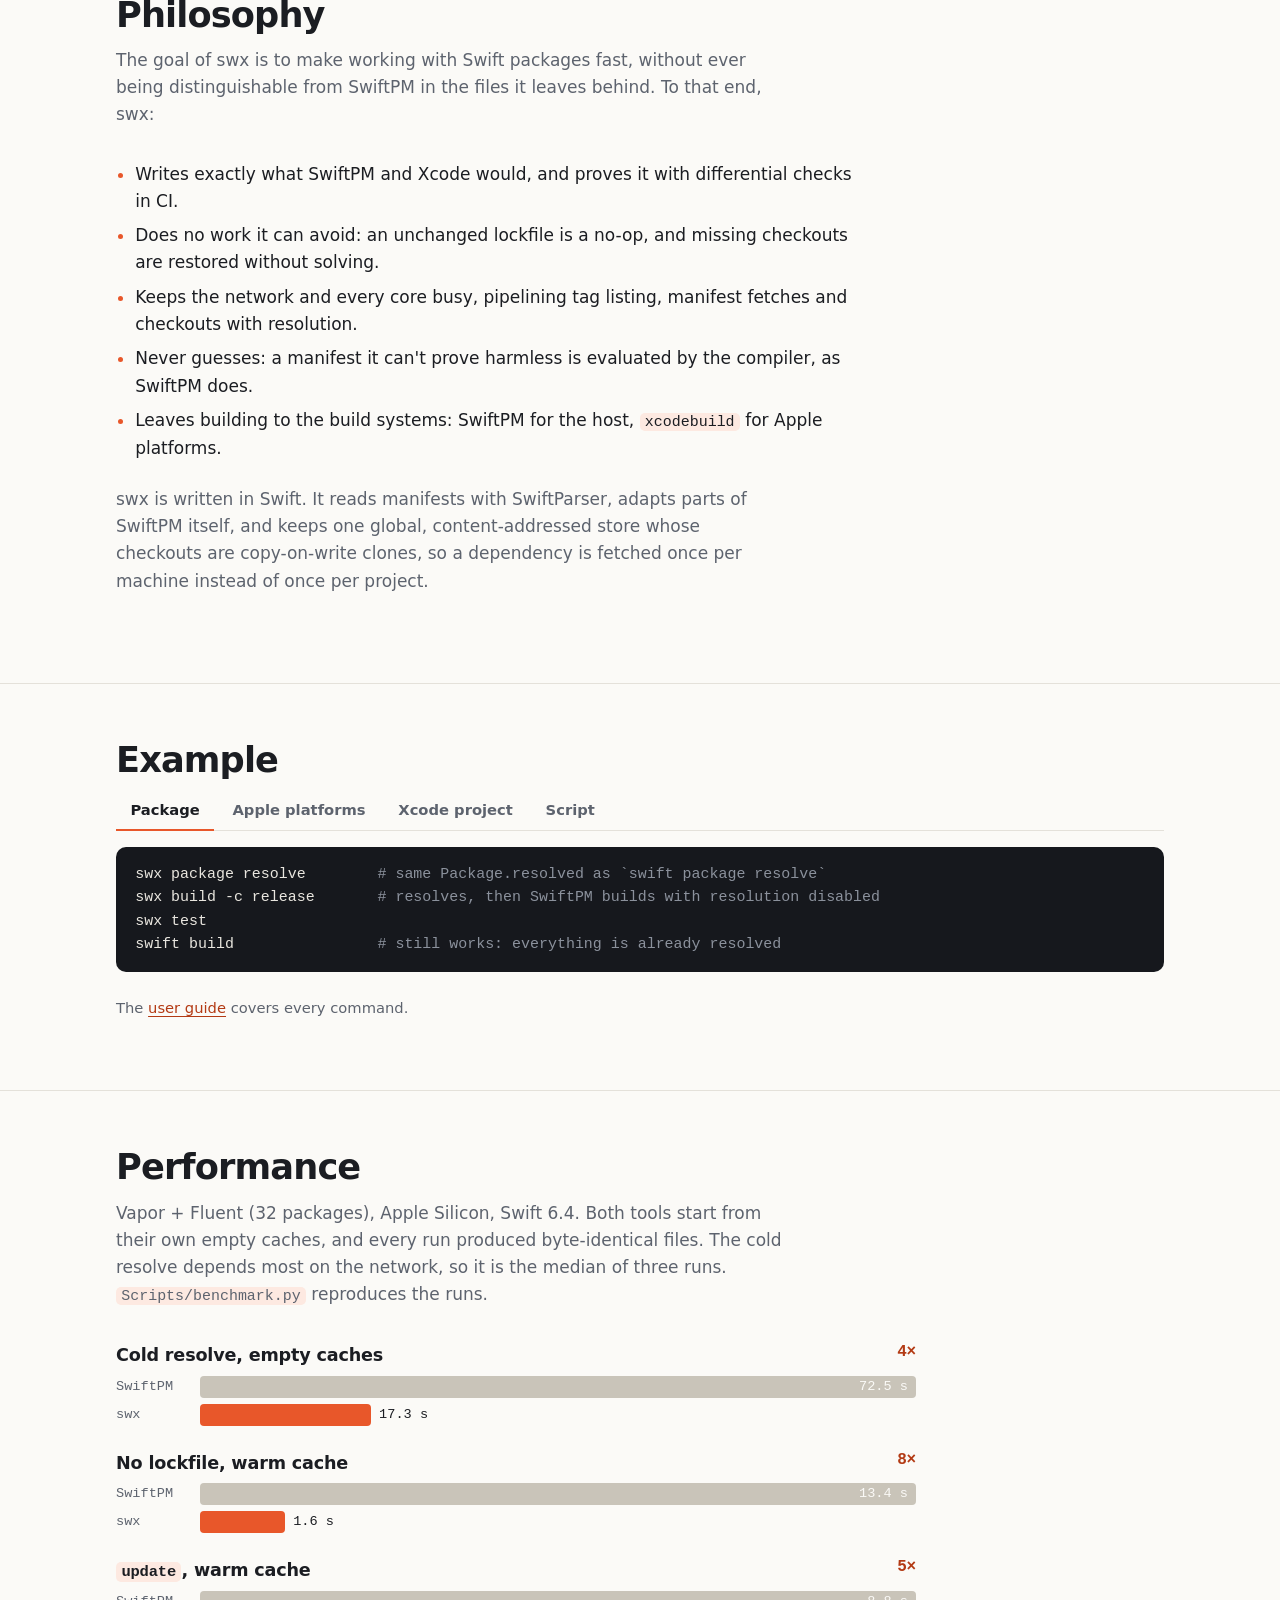
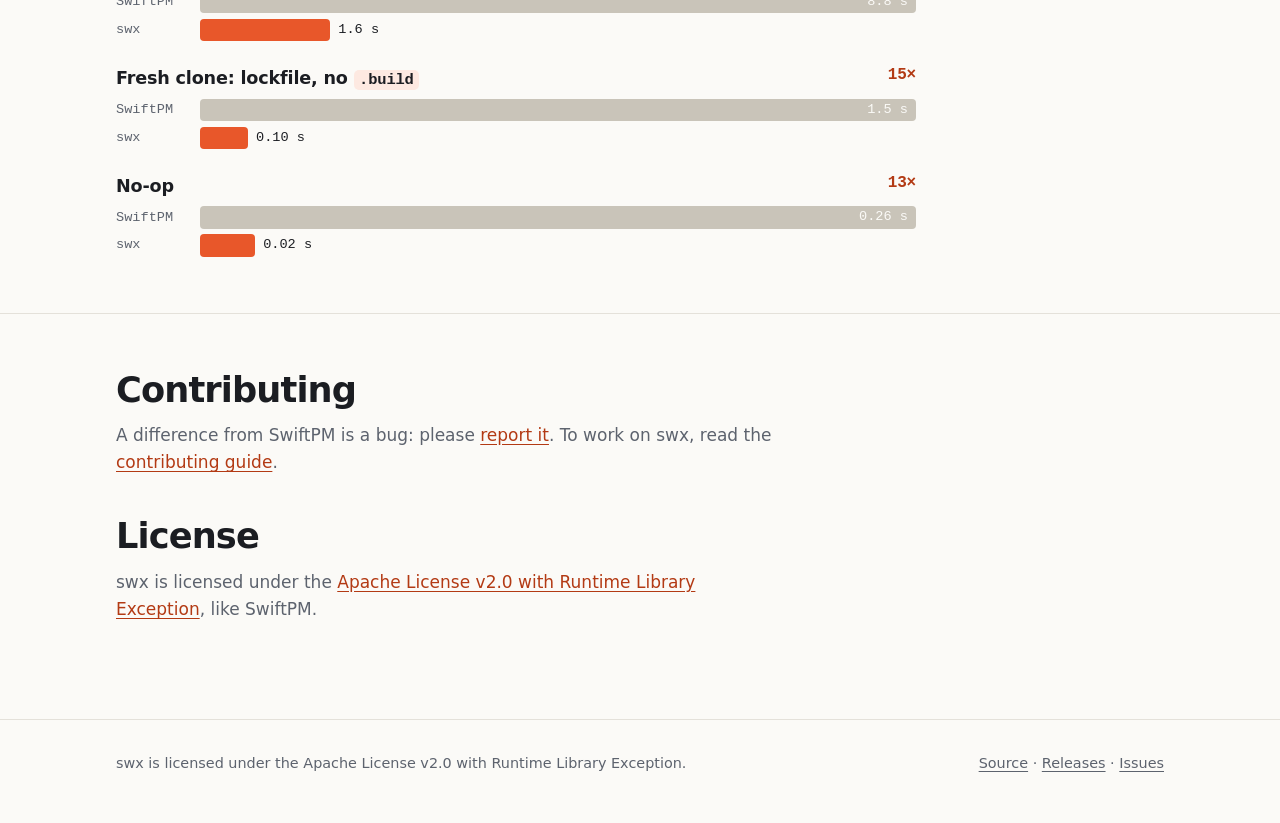
==== commit 22fcd469: "Docs: cold resolve is about 4x, the median of three runs (72.5 s vs 17.3 s) The published 7x was one" ====
--- a/site/index.html
+++ b/site/index.html
@@ -43,7 +43,7 @@
         <div class="wrap">
             <h2>Key features</h2>
             <ul class="features">
-                <li><b>Fast:</b> cold resolves 4–7× faster than SwiftPM, and a no-op in 20 ms.</li>
+                <li><b>Fast:</b> cold resolves about 4× faster than SwiftPM, and a no-op in 20 ms.</li>
                 <li><b>Drop-in:</b> the same <code>Package.resolved</code>, <code>.build/checkouts</code> and <code>workspace-state.json</code> as SwiftPM.</li>
                 <li><b>Familiar:</b> SwiftPM's commands and flags; anything swx doesn't handle is forwarded to <code>swift package</code>.</li>
                 <li><b>Xcode-aware:</b> prepares <code>SourcePackages</code> so <code>xcodebuild</code> builds offline.</li>
@@ -111,14 +111,14 @@
             <h2>Performance</h2>
             <p class="section-lede">
                 Vapor + Fluent (32 packages), Apple Silicon, Swift 6.4. Both tools start from their own
-                empty caches, and every run produced byte-identical files. <code>Scripts/benchmark.py</code>
+                empty caches, and every run produced byte-identical files. The cold resolve depends most on the network, so it is the median of three runs. <code>Scripts/benchmark.py</code>
                 reproduces the runs.
             </p>
             <div class="bench">
                 <div class="bench-row">
-                    <h3><span>Cold resolve, empty caches</span> <span class="speedup">7×</span></h3>
-                    <div class="bar"><span class="label">SwiftPM</span><div class="track" style="--w: 100%"><div class="fill"></div><span class="value inside">77 s</span></div></div>
-                    <div class="bar swx"><span class="label">swx</span><div class="track" style="--w: 14.2%"><div class="fill"></div><span class="value">10.9 s</span></div></div>
+                    <h3><span>Cold resolve, empty caches</span> <span class="speedup">4×</span></h3>
+                    <div class="bar"><span class="label">SwiftPM</span><div class="track" style="--w: 100%"><div class="fill"></div><span class="value inside">72.5 s</span></div></div>
+                    <div class="bar swx"><span class="label">swx</span><div class="track" style="--w: 23.9%"><div class="fill"></div><span class="value">17.3 s</span></div></div>
                 </div>
                 <div class="bench-row">
                     <h3><span>No lockfile, warm cache</span> <span class="speedup">8×</span></h3>
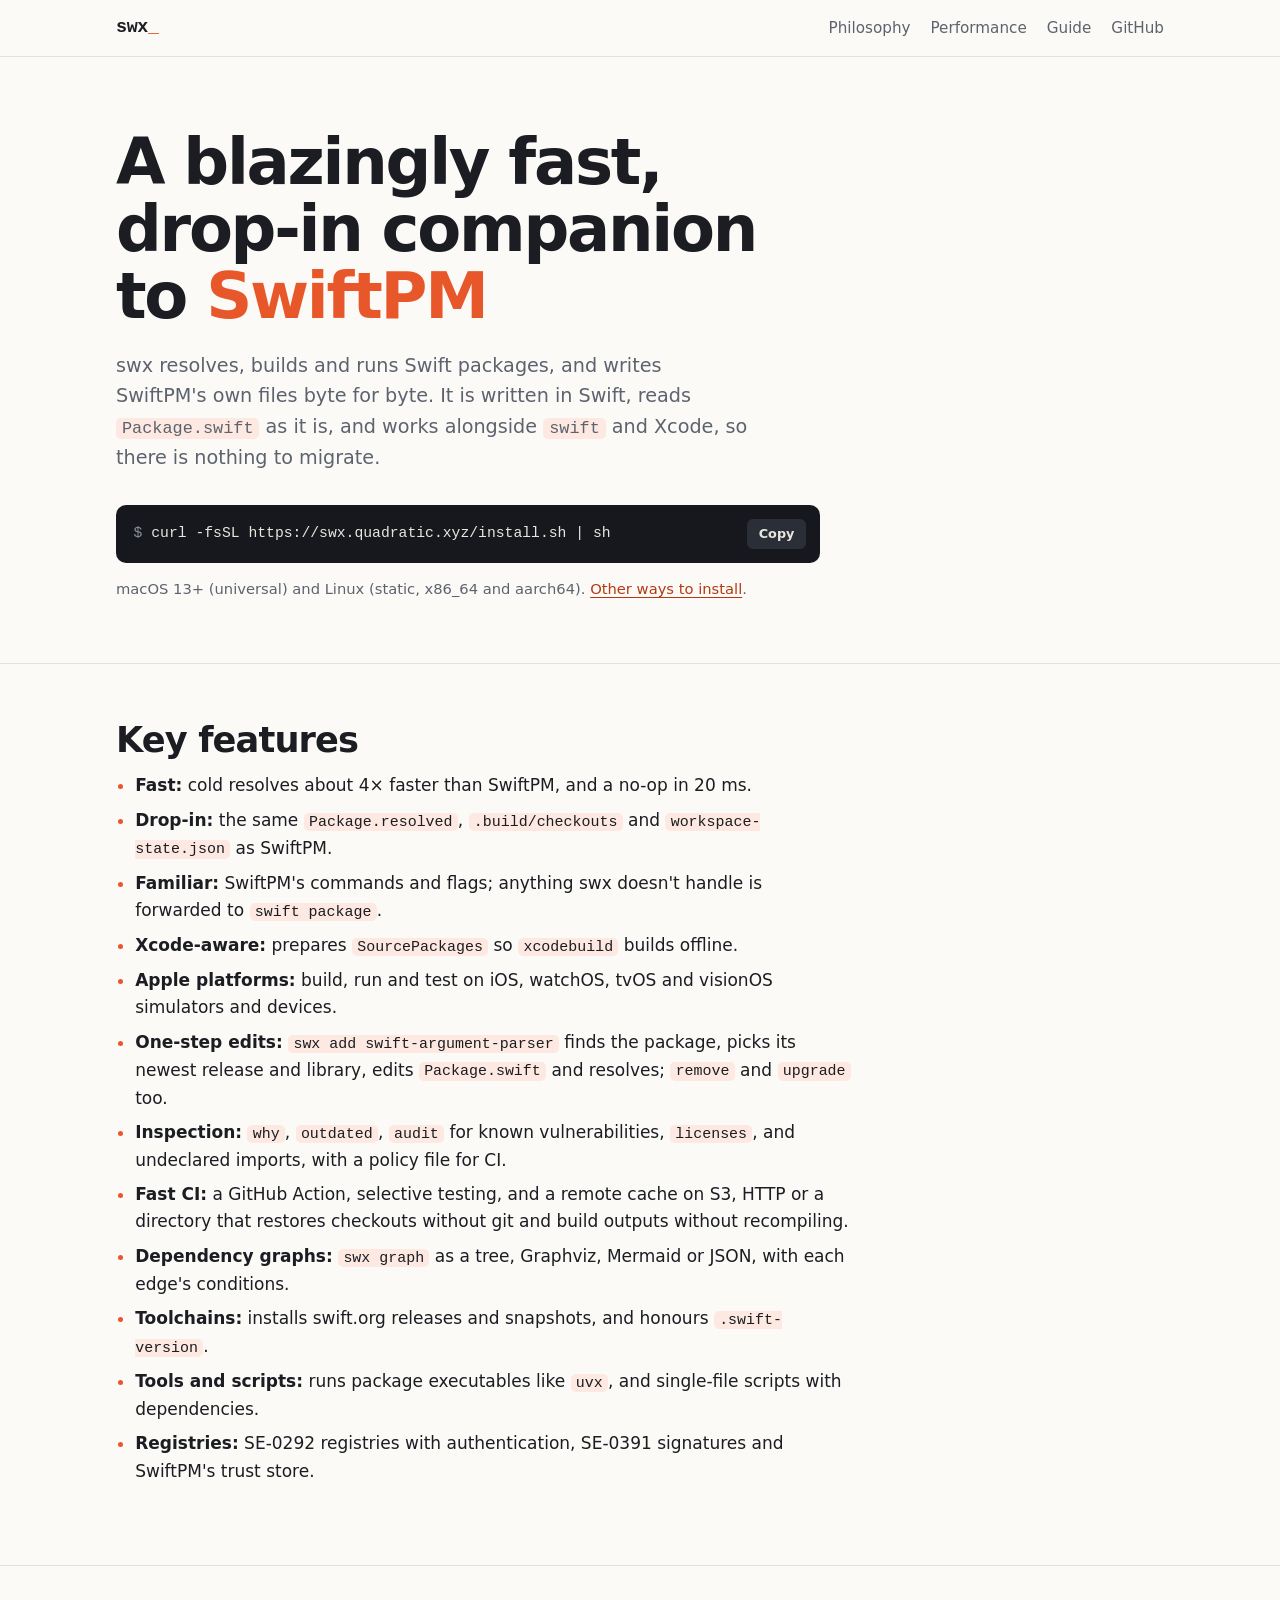
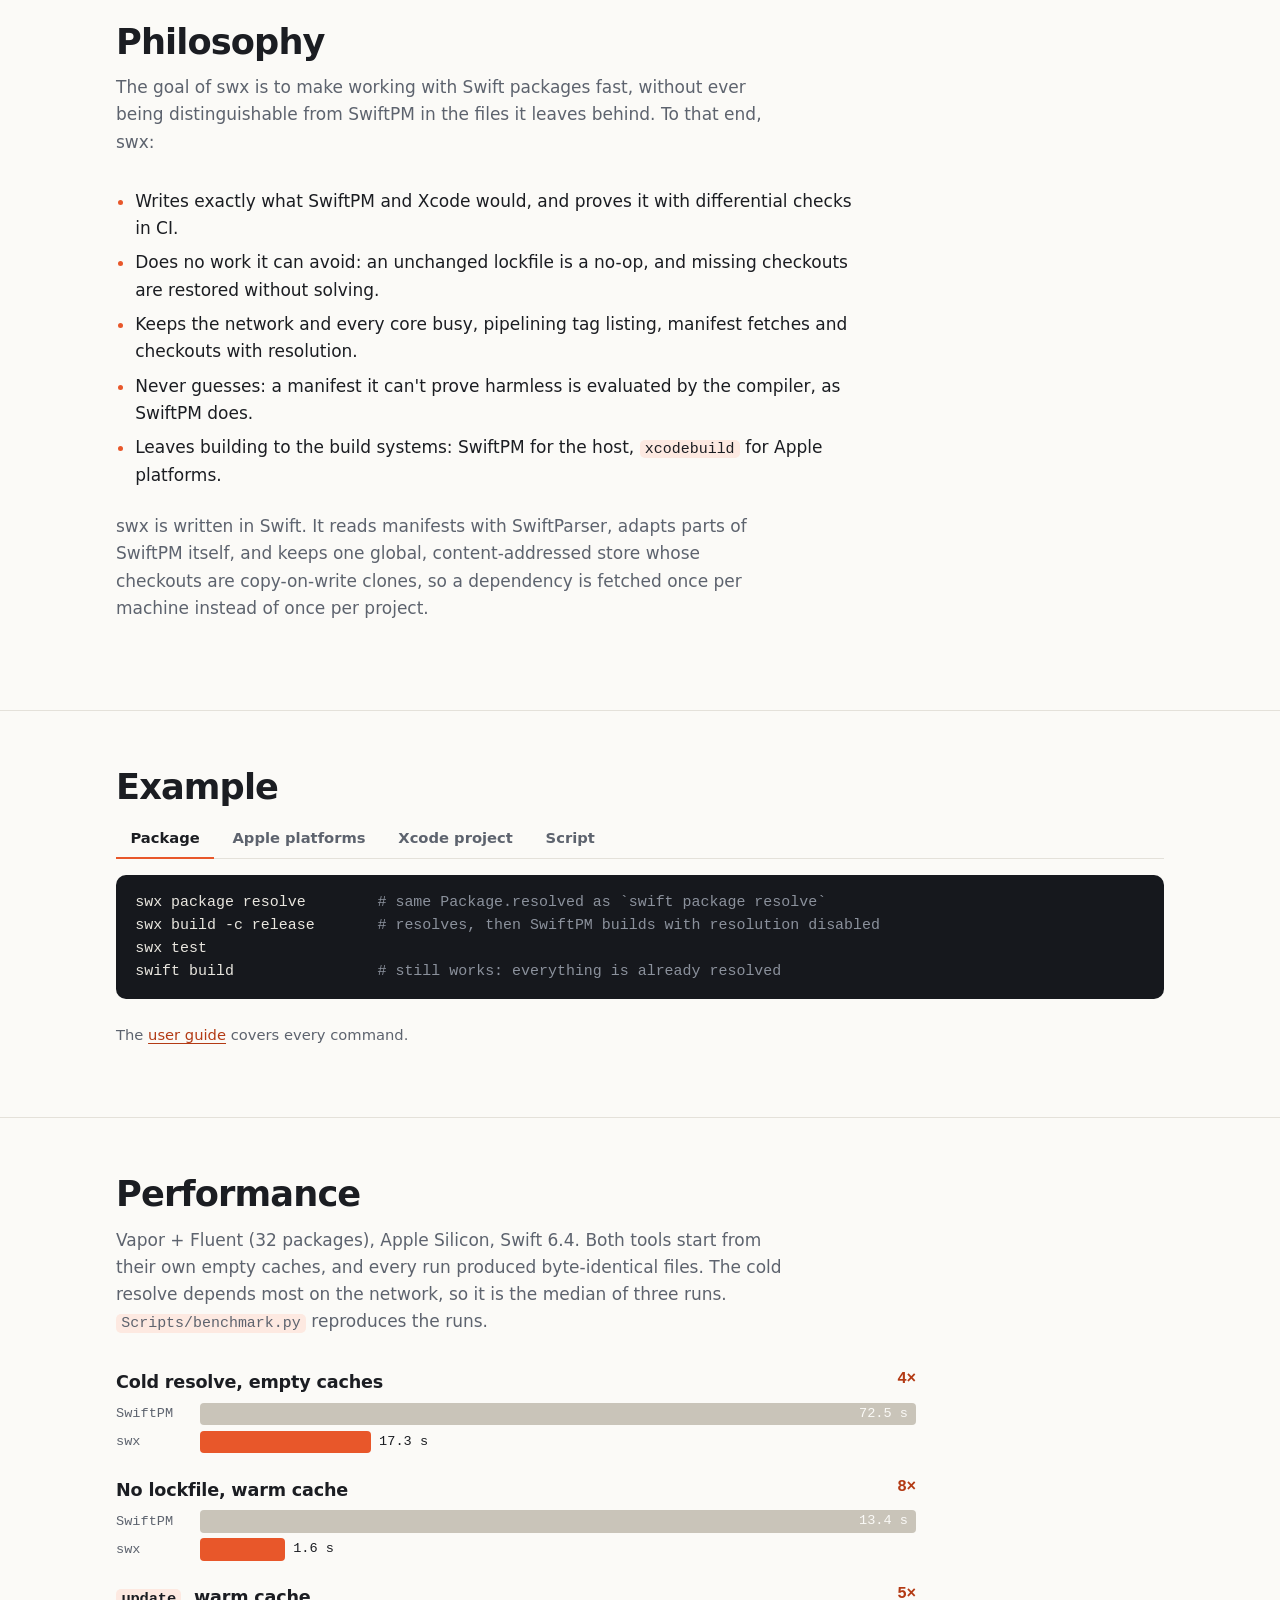
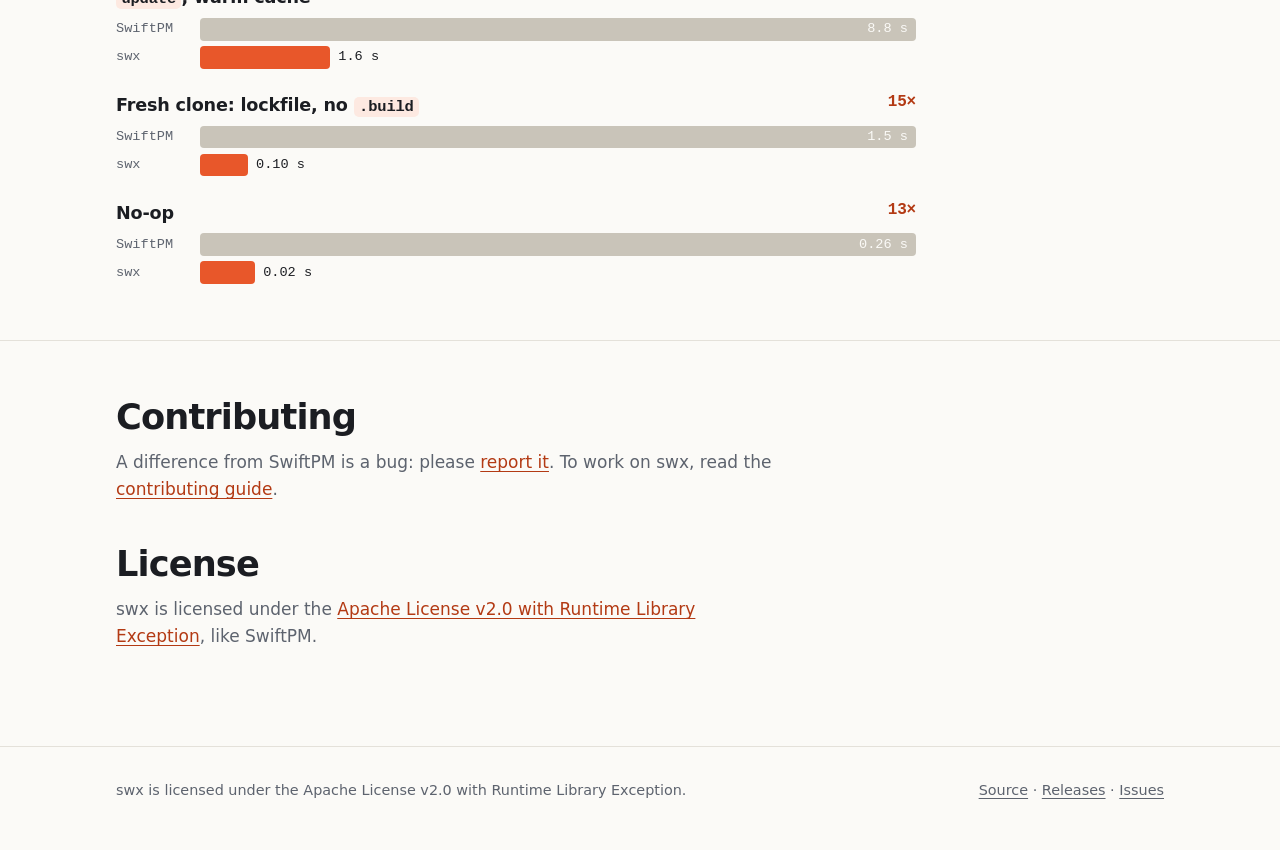
==== commit 7e0f5300: "Build outputs in the remote cache, a setup action; version 0.4.0 swx cache pull|push --build share ." ====
--- a/site/index.html
+++ b/site/index.html
@@ -48,9 +48,9 @@
                 <li><b>Familiar:</b> SwiftPM's commands and flags; anything swx doesn't handle is forwarded to <code>swift package</code>.</li>
                 <li><b>Xcode-aware:</b> prepares <code>SourcePackages</code> so <code>xcodebuild</code> builds offline.</li>
                 <li><b>Apple platforms:</b> build, run and test on iOS, watchOS, tvOS and visionOS simulators and devices.</li>
-                <li><b>One-step adds:</b> <code>swx add swift-argument-parser</code> finds the package, picks its newest release and library, edits <code>Package.swift</code> and resolves.</li>
-                <li><b>Inspection:</b> <code>why</code>, <code>outdated</code>, <code>audit</code> for known vulnerabilities, <code>licenses</code>, and undeclared imports.</li>
-                <li><b>Fast CI:</b> selective testing, and a remote cache on S3, HTTP or a directory that restores checkouts without git.</li>
+                <li><b>One-step edits:</b> <code>swx add swift-argument-parser</code> finds the package, picks its newest release and library, edits <code>Package.swift</code> and resolves; <code>remove</code> and <code>upgrade</code> too.</li>
+                <li><b>Inspection:</b> <code>why</code>, <code>outdated</code>, <code>audit</code> for known vulnerabilities, <code>licenses</code>, and undeclared imports, with a policy file for CI.</li>
+                <li><b>Fast CI:</b> a GitHub Action, selective testing, and a remote cache on S3, HTTP or a directory that restores checkouts without git and build outputs without recompiling.</li>
                 <li><b>Dependency graphs:</b> <code>swx graph</code> as a tree, Graphviz, Mermaid or JSON, with each edge's conditions.</li>
                 <li><b>Toolchains:</b> installs swift.org releases and snapshots, and honours <code>.swift-version</code>.</li>
                 <li><b>Tools and scripts:</b> runs package executables like <code>uvx</code>, and single-file scripts with dependencies.</li>
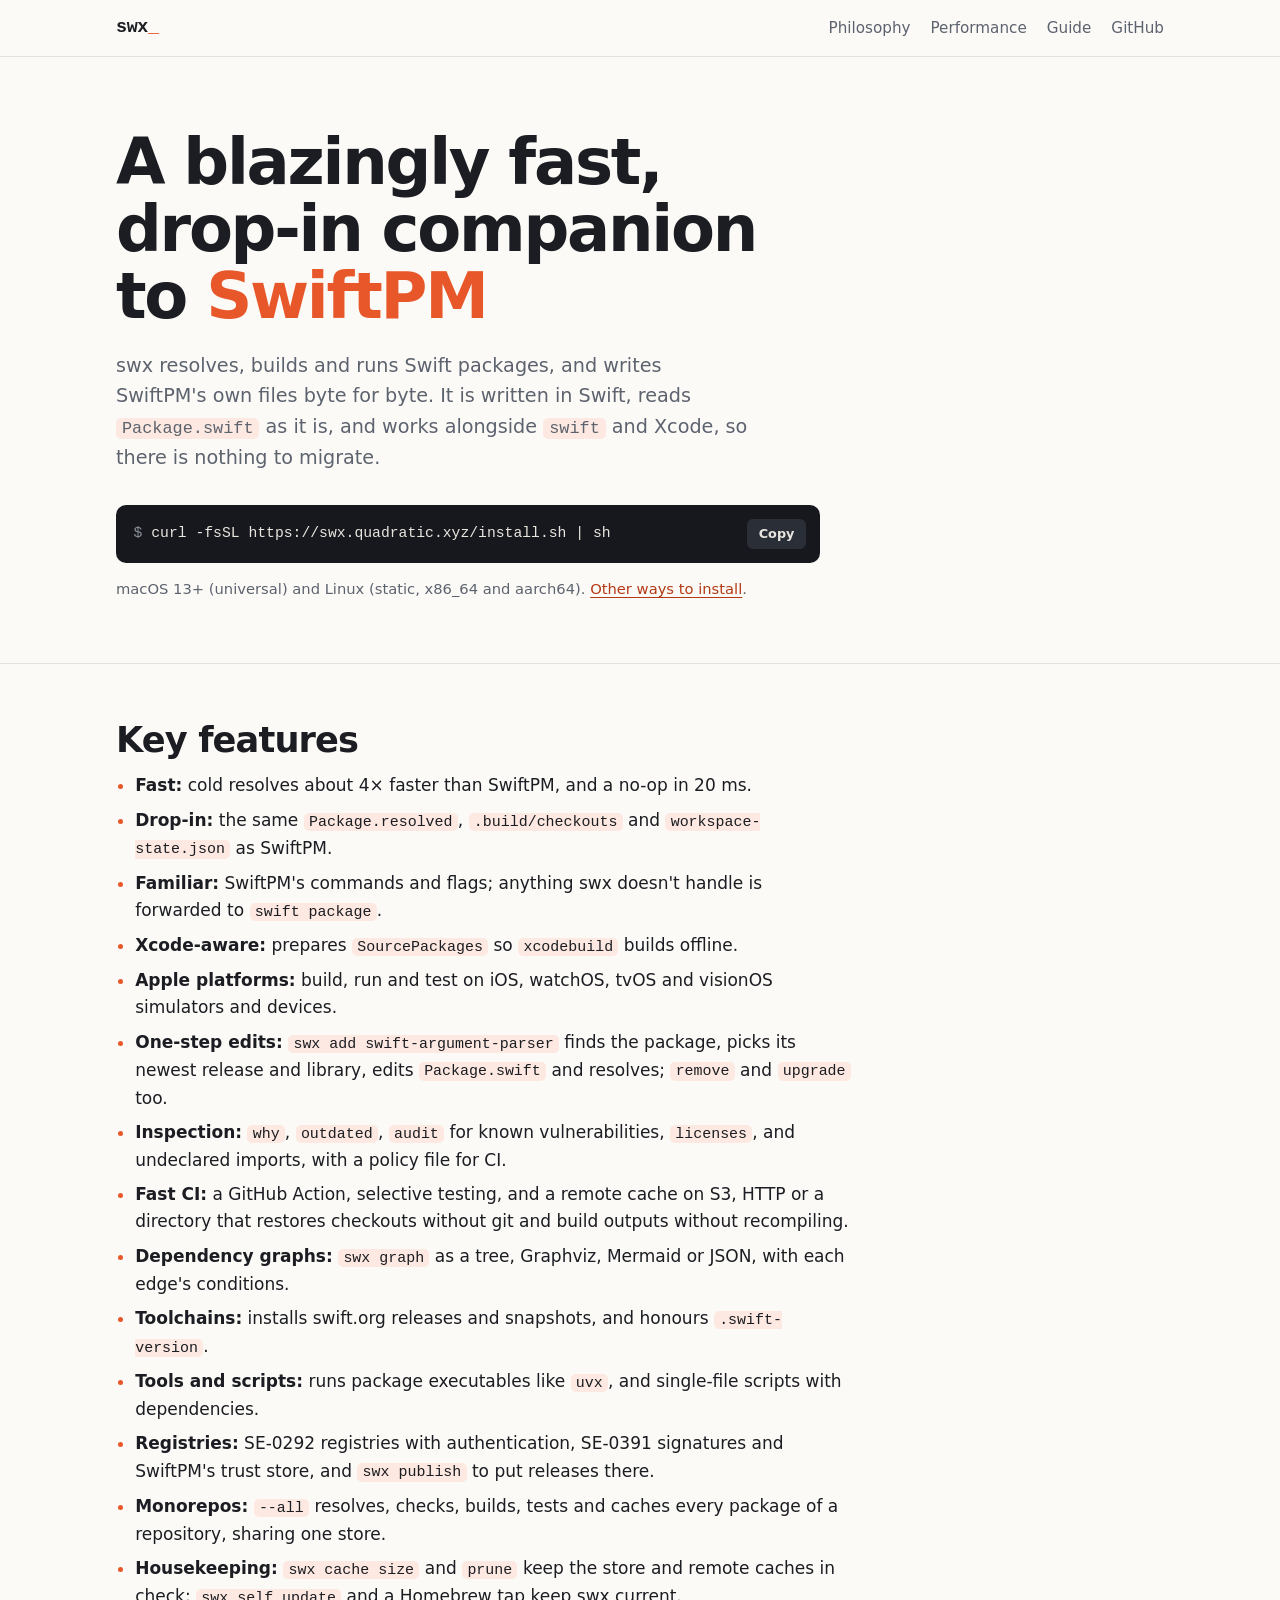
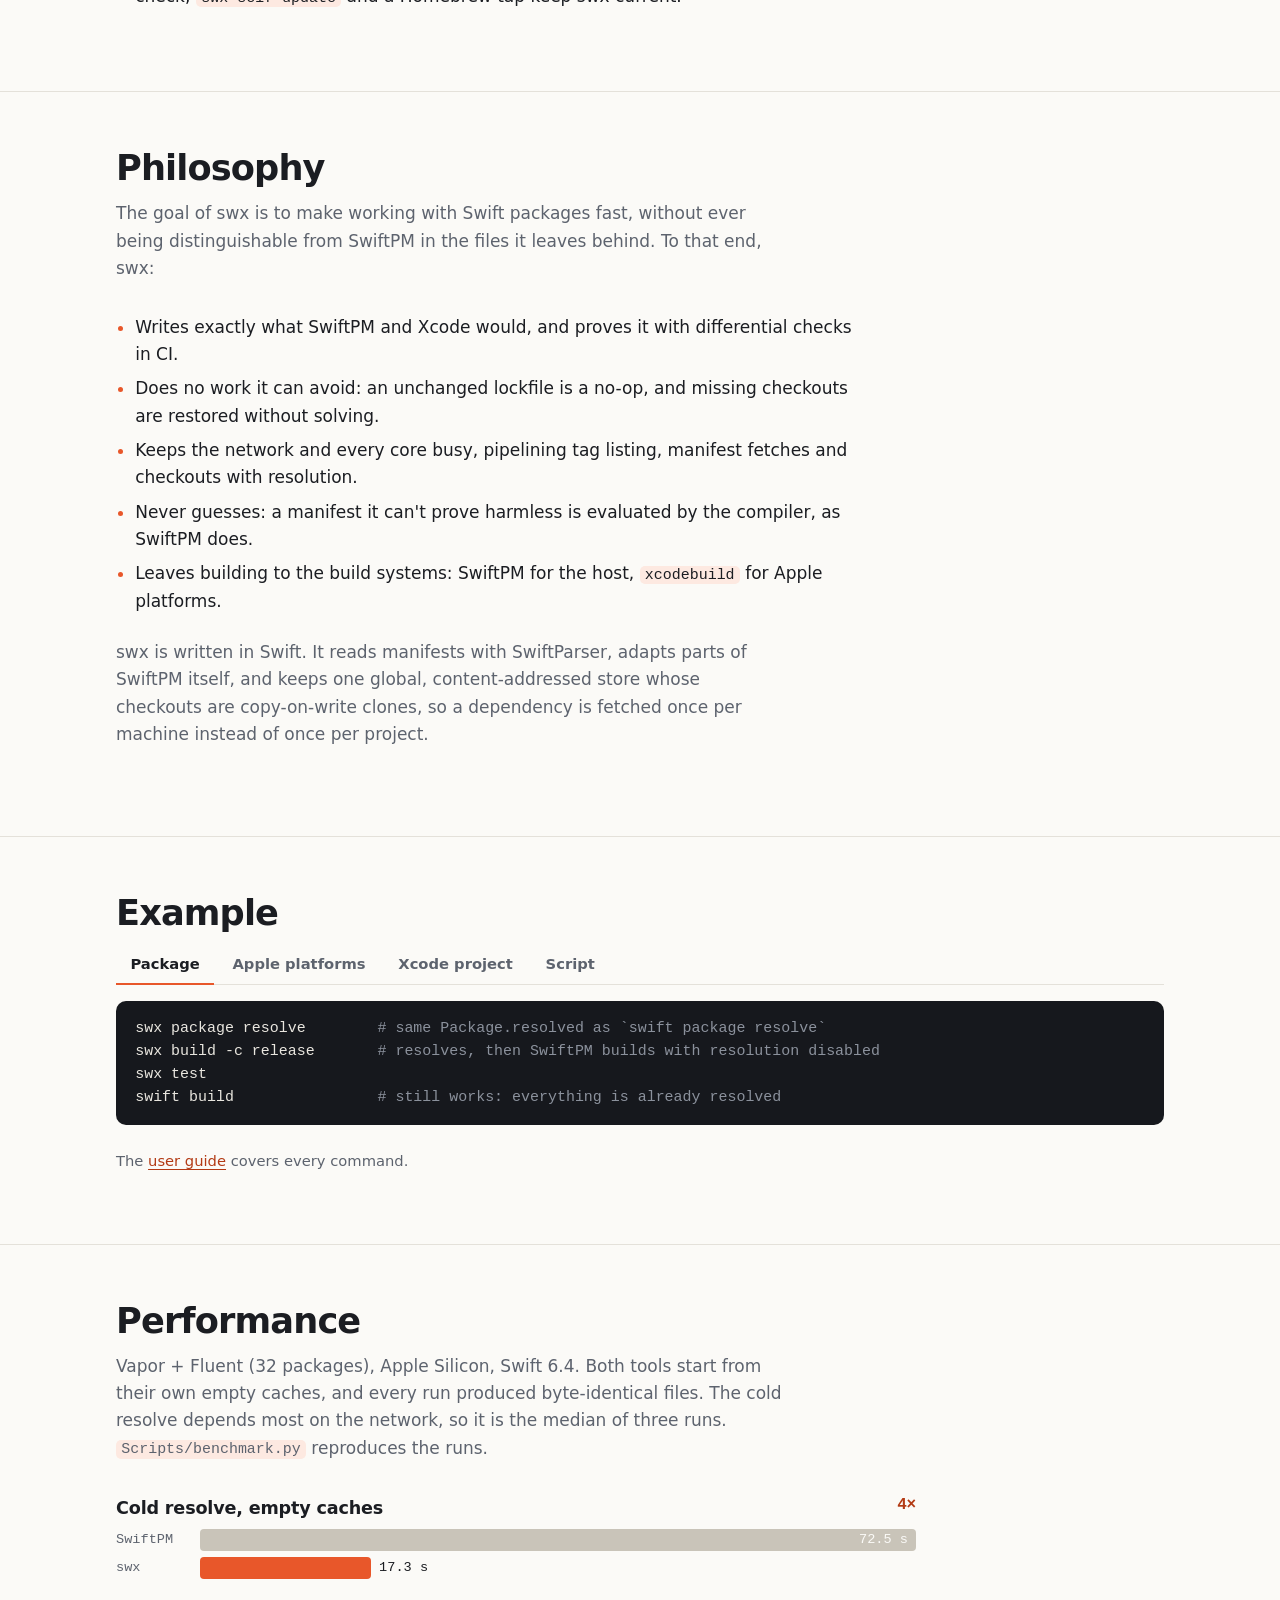
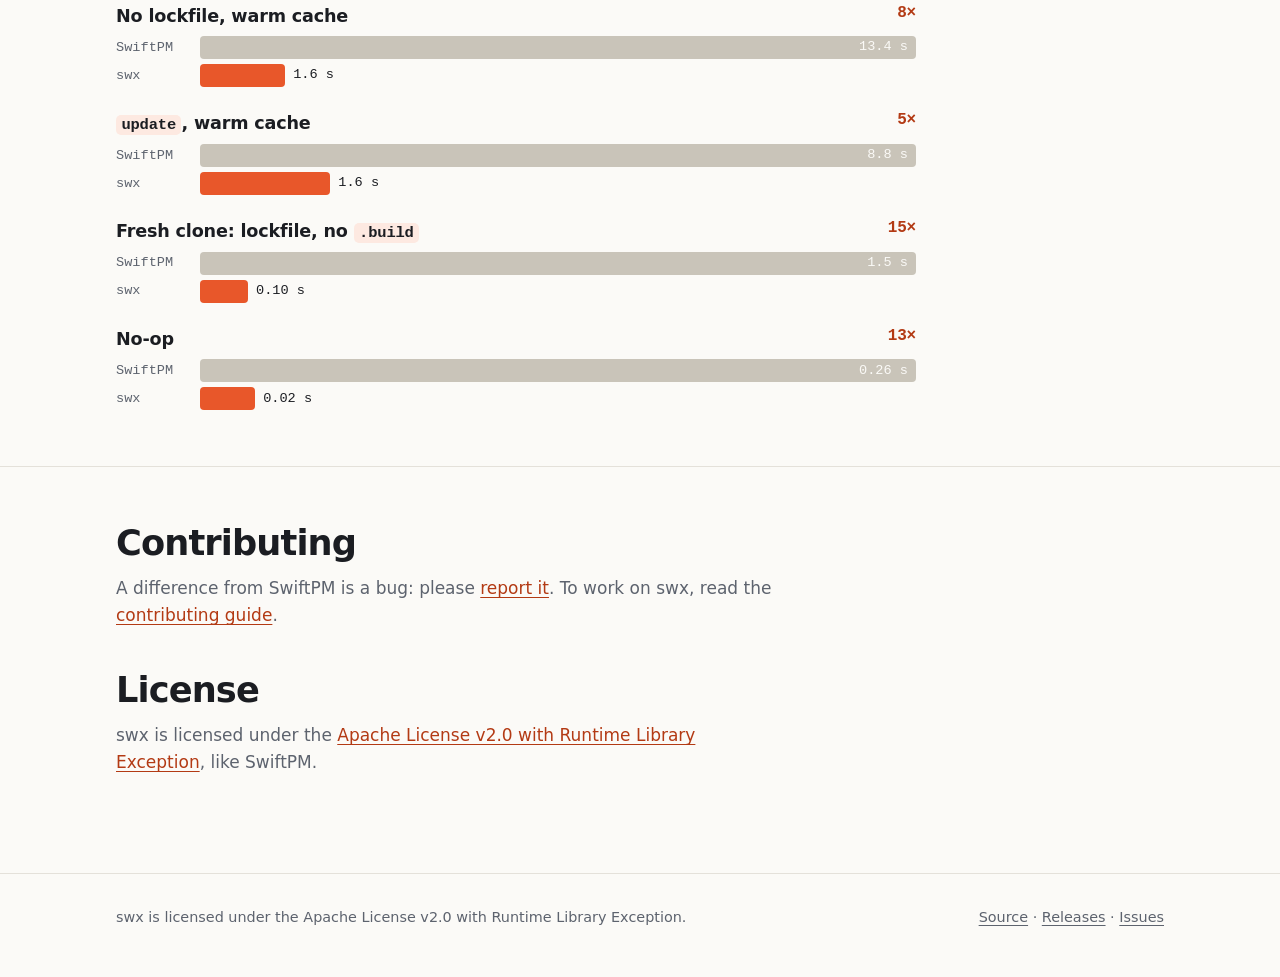
==== commit 0899ecd0: "swx publish, --all for monorepos, SwiftPM's prebuilts; corpus of 206 packages swx publish prepares, " ====
--- a/site/index.html
+++ b/site/index.html
@@ -54,7 +54,9 @@
                 <li><b>Dependency graphs:</b> <code>swx graph</code> as a tree, Graphviz, Mermaid or JSON, with each edge's conditions.</li>
                 <li><b>Toolchains:</b> installs swift.org releases and snapshots, and honours <code>.swift-version</code>.</li>
                 <li><b>Tools and scripts:</b> runs package executables like <code>uvx</code>, and single-file scripts with dependencies.</li>
-                <li><b>Registries:</b> SE-0292 registries with authentication, SE-0391 signatures and SwiftPM's trust store.</li>
+                <li><b>Registries:</b> SE-0292 registries with authentication, SE-0391 signatures and SwiftPM's trust store, and <code>swx publish</code> to put releases there.</li>
+                <li><b>Monorepos:</b> <code>--all</code> resolves, checks, builds, tests and caches every package of a repository, sharing one store.</li>
+                <li><b>Housekeeping:</b> <code>swx cache size</code> and <code>prune</code> keep the store and remote caches in check; <code>swx self update</code> and a Homebrew tap keep swx current.</li>
             </ul>
         </div>
     </section>
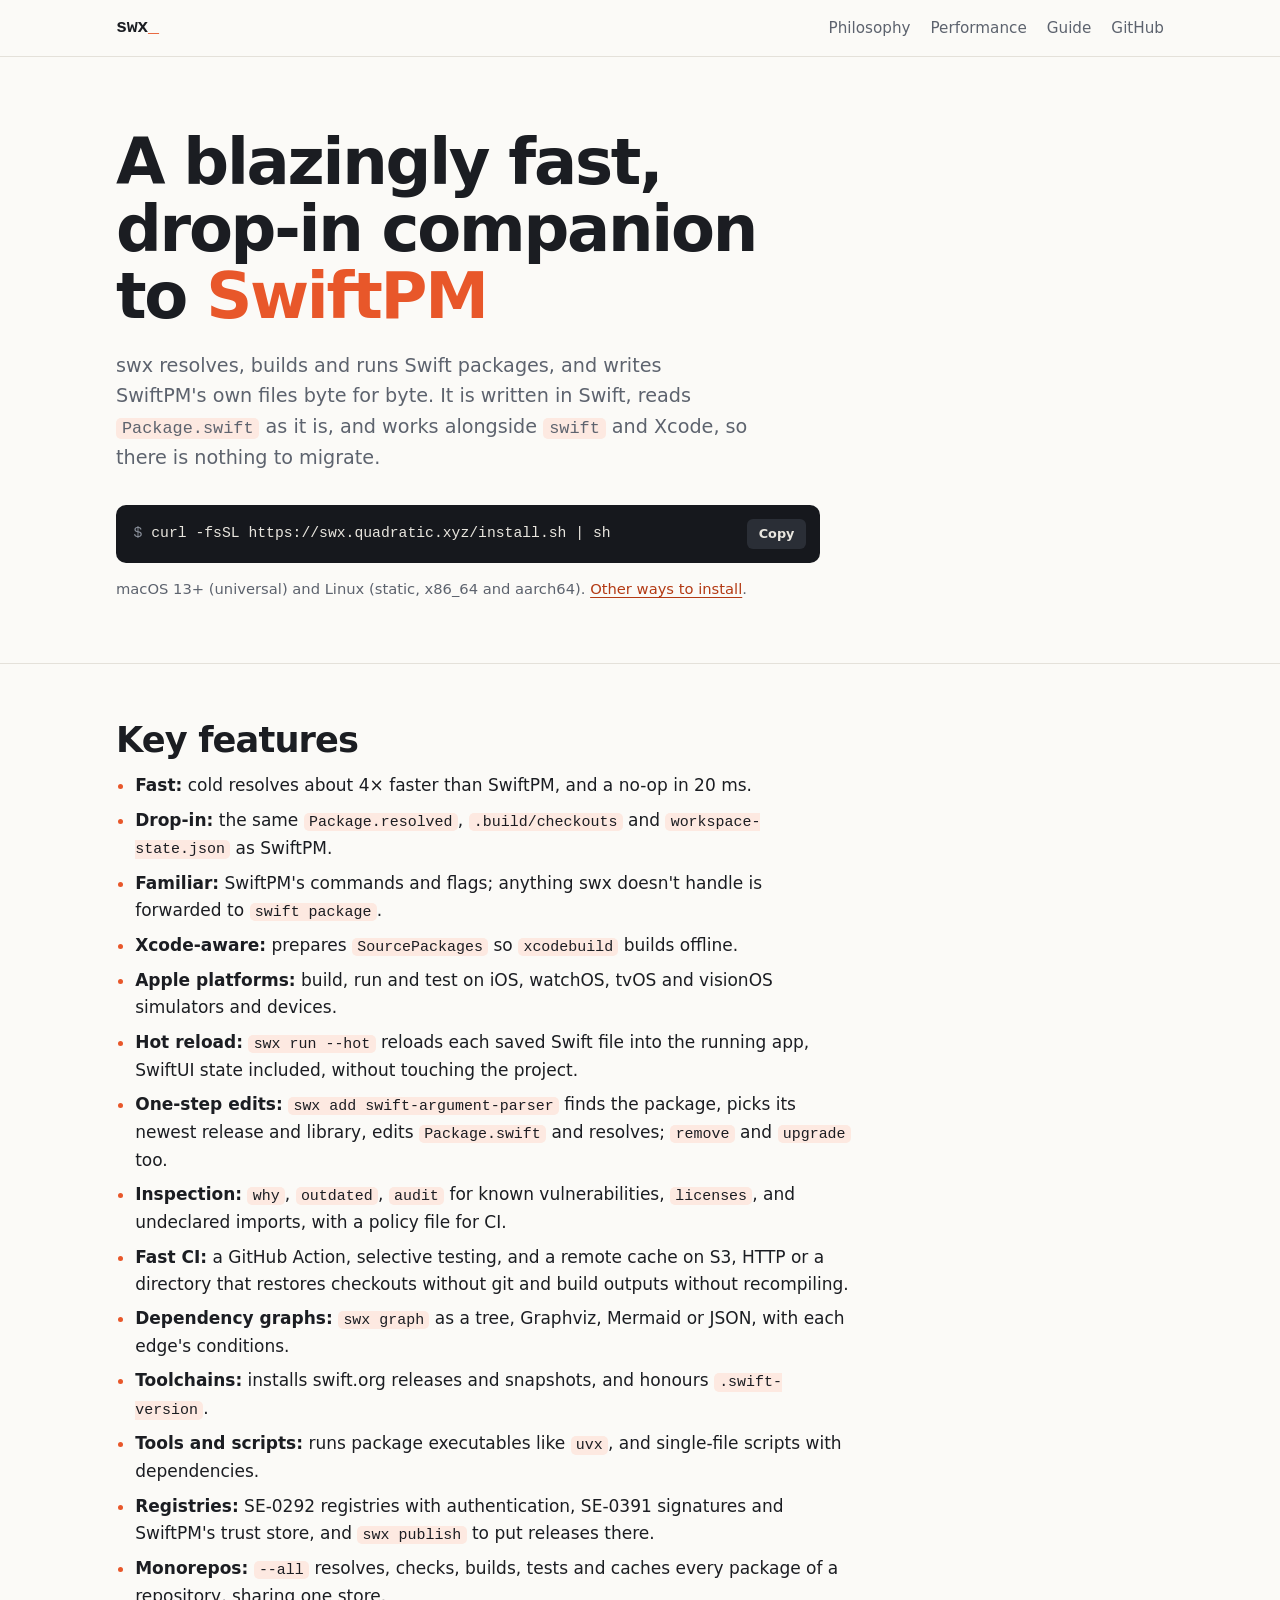
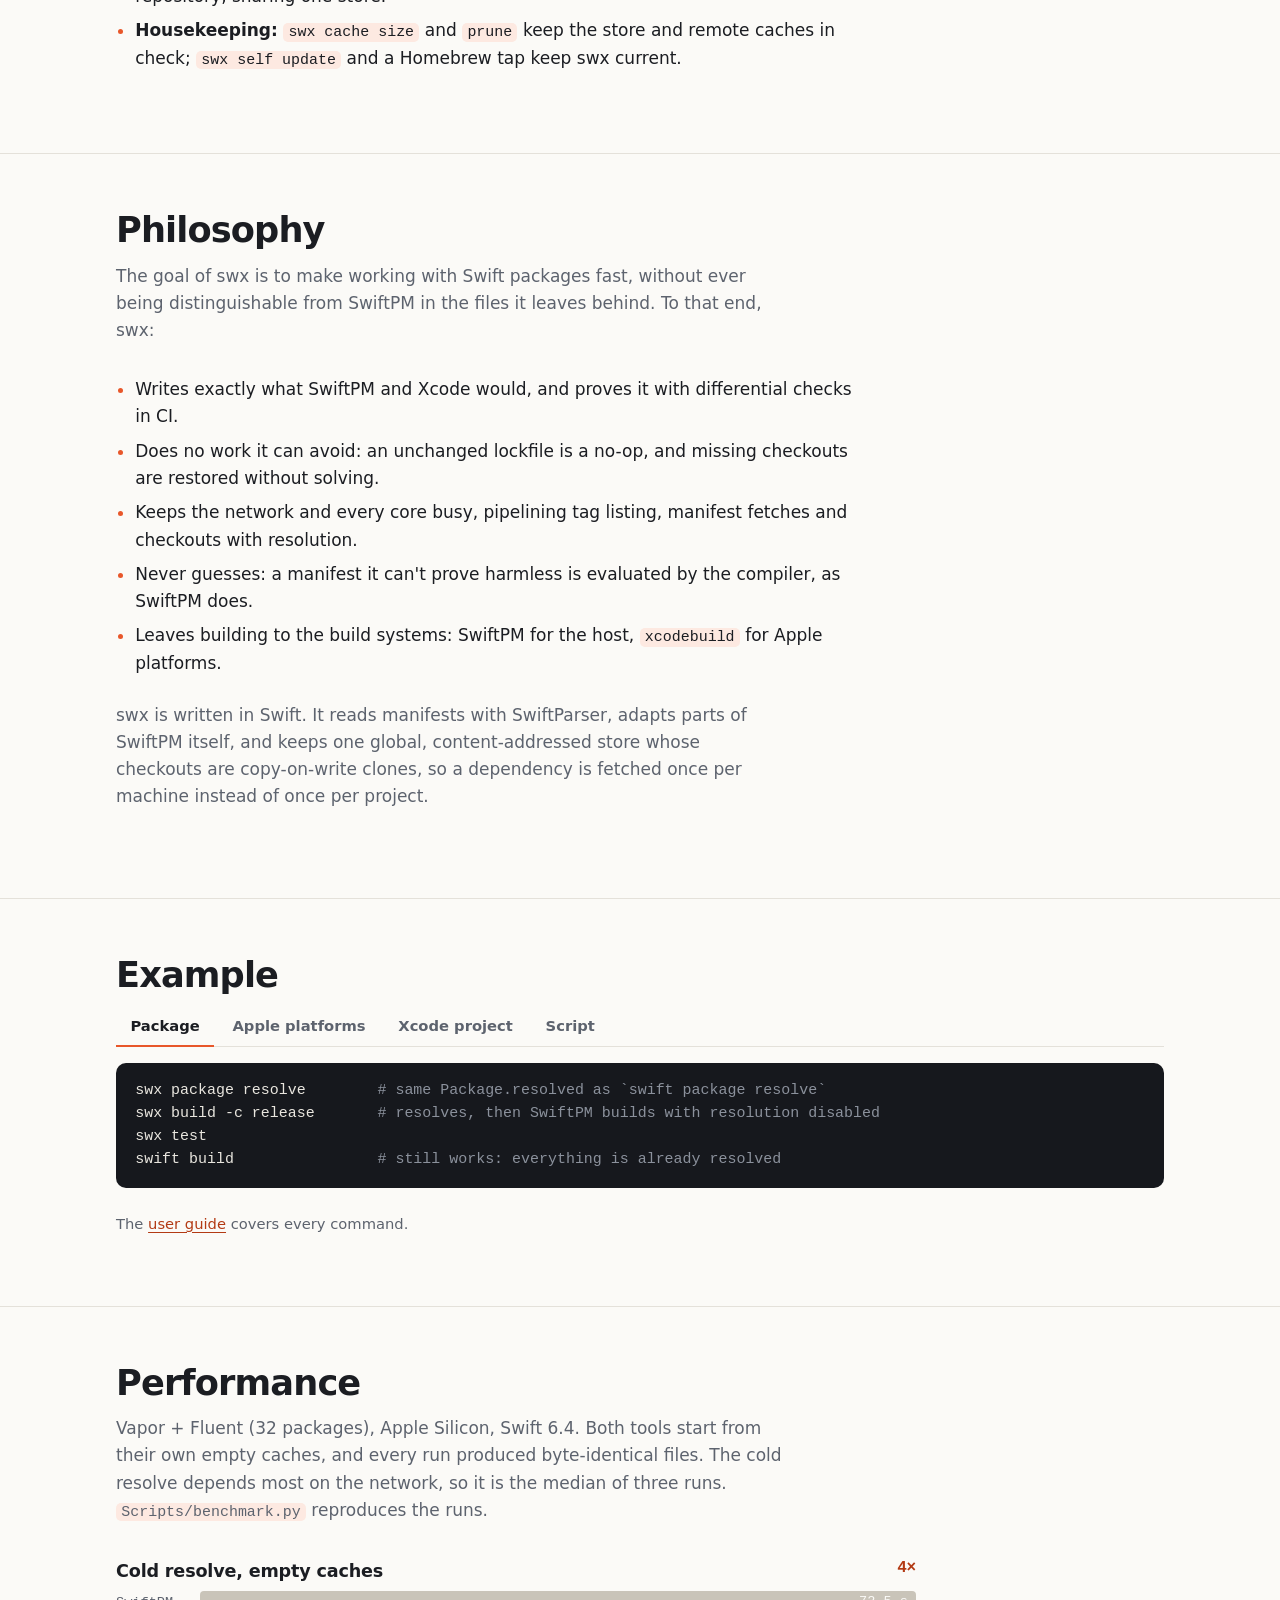
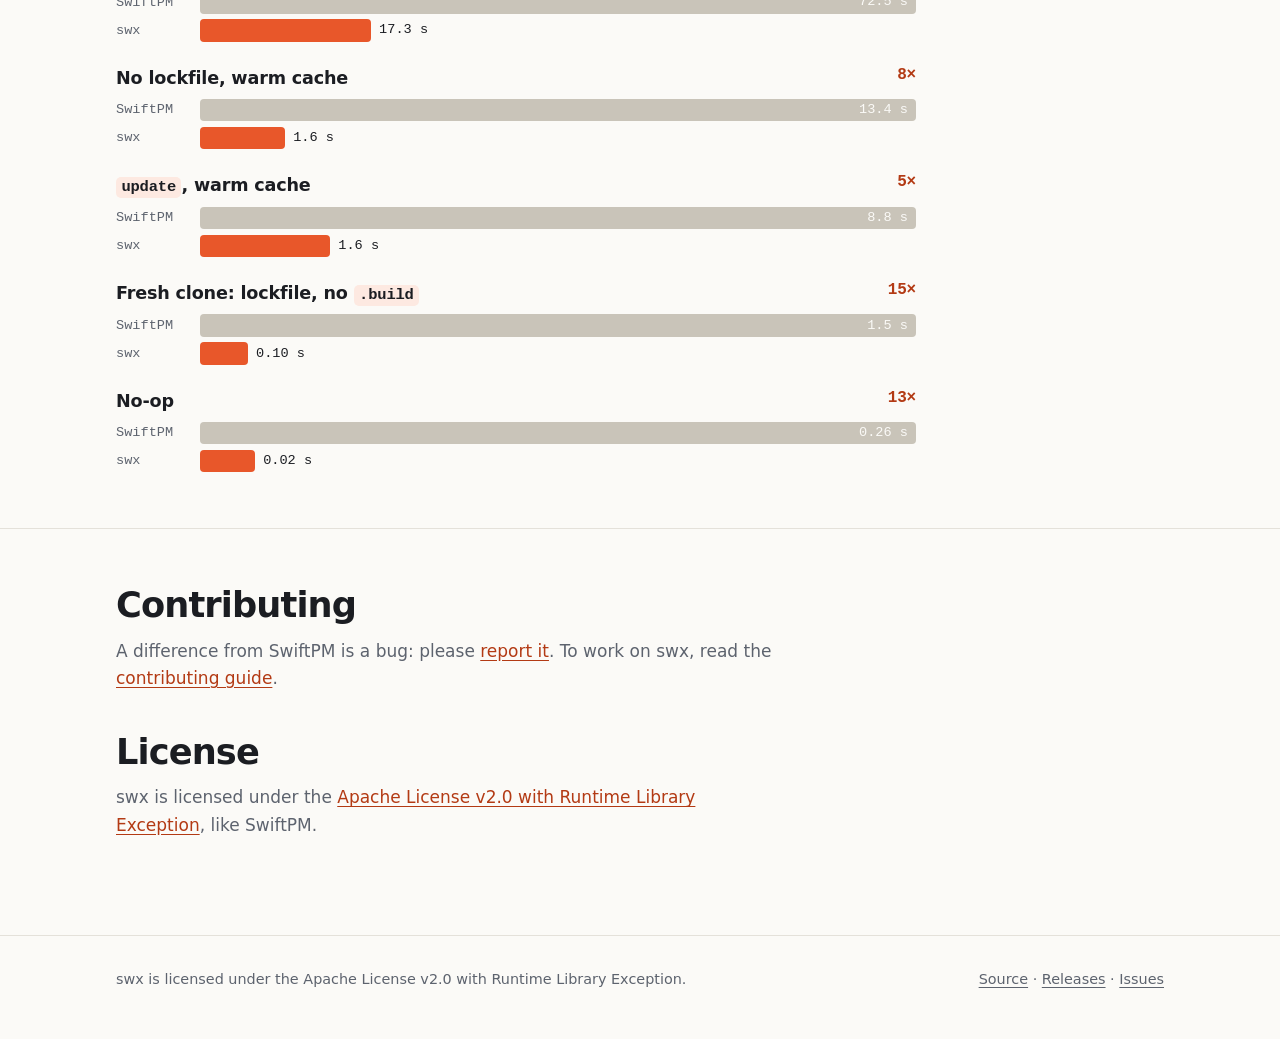
==== commit a2998538: "swx run --hot: reload saved Swift files into the running app Simulators and the Mac, without touchin" ====
--- a/site/index.html
+++ b/site/index.html
@@ -48,6 +48,7 @@
                 <li><b>Familiar:</b> SwiftPM's commands and flags; anything swx doesn't handle is forwarded to <code>swift package</code>.</li>
                 <li><b>Xcode-aware:</b> prepares <code>SourcePackages</code> so <code>xcodebuild</code> builds offline.</li>
                 <li><b>Apple platforms:</b> build, run and test on iOS, watchOS, tvOS and visionOS simulators and devices.</li>
+                <li><b>Hot reload:</b> <code>swx run --hot</code> reloads each saved Swift file into the running app, SwiftUI state included, without touching the project.</li>
                 <li><b>One-step edits:</b> <code>swx add swift-argument-parser</code> finds the package, picks its newest release and library, edits <code>Package.swift</code> and resolves; <code>remove</code> and <code>upgrade</code> too.</li>
                 <li><b>Inspection:</b> <code>why</code>, <code>outdated</code>, <code>audit</code> for known vulnerabilities, <code>licenses</code>, and undeclared imports, with a policy file for CI.</li>
                 <li><b>Fast CI:</b> a GitHub Action, selective testing, and a remote cache on S3, HTTP or a directory that restores checkouts without git and build outputs without recompiling.</li>
@@ -95,6 +96,7 @@
 swift build                <span class="c"># still works: everything is already resolved</span></pre>
 <pre id="tab-apple" role="tabpanel" hidden>swx devices                                <span class="c"># simulators and paired devices</span>
 swx run  --platform ios HelloApp           <span class="c"># build, install, launch, stream console</span>
+swx run  --hot --platform ios HelloApp     <span class="c"># reload saved edits in the running app</span>
 swx test --platform watchos                <span class="c"># package tests on a watchOS simulator</span></pre>
 <pre id="tab-xcode" role="tabpanel" hidden>swx xcode resolve --source-packages SourcePackages
 xcodebuild -clonedSourcePackagesDirPath SourcePackages \
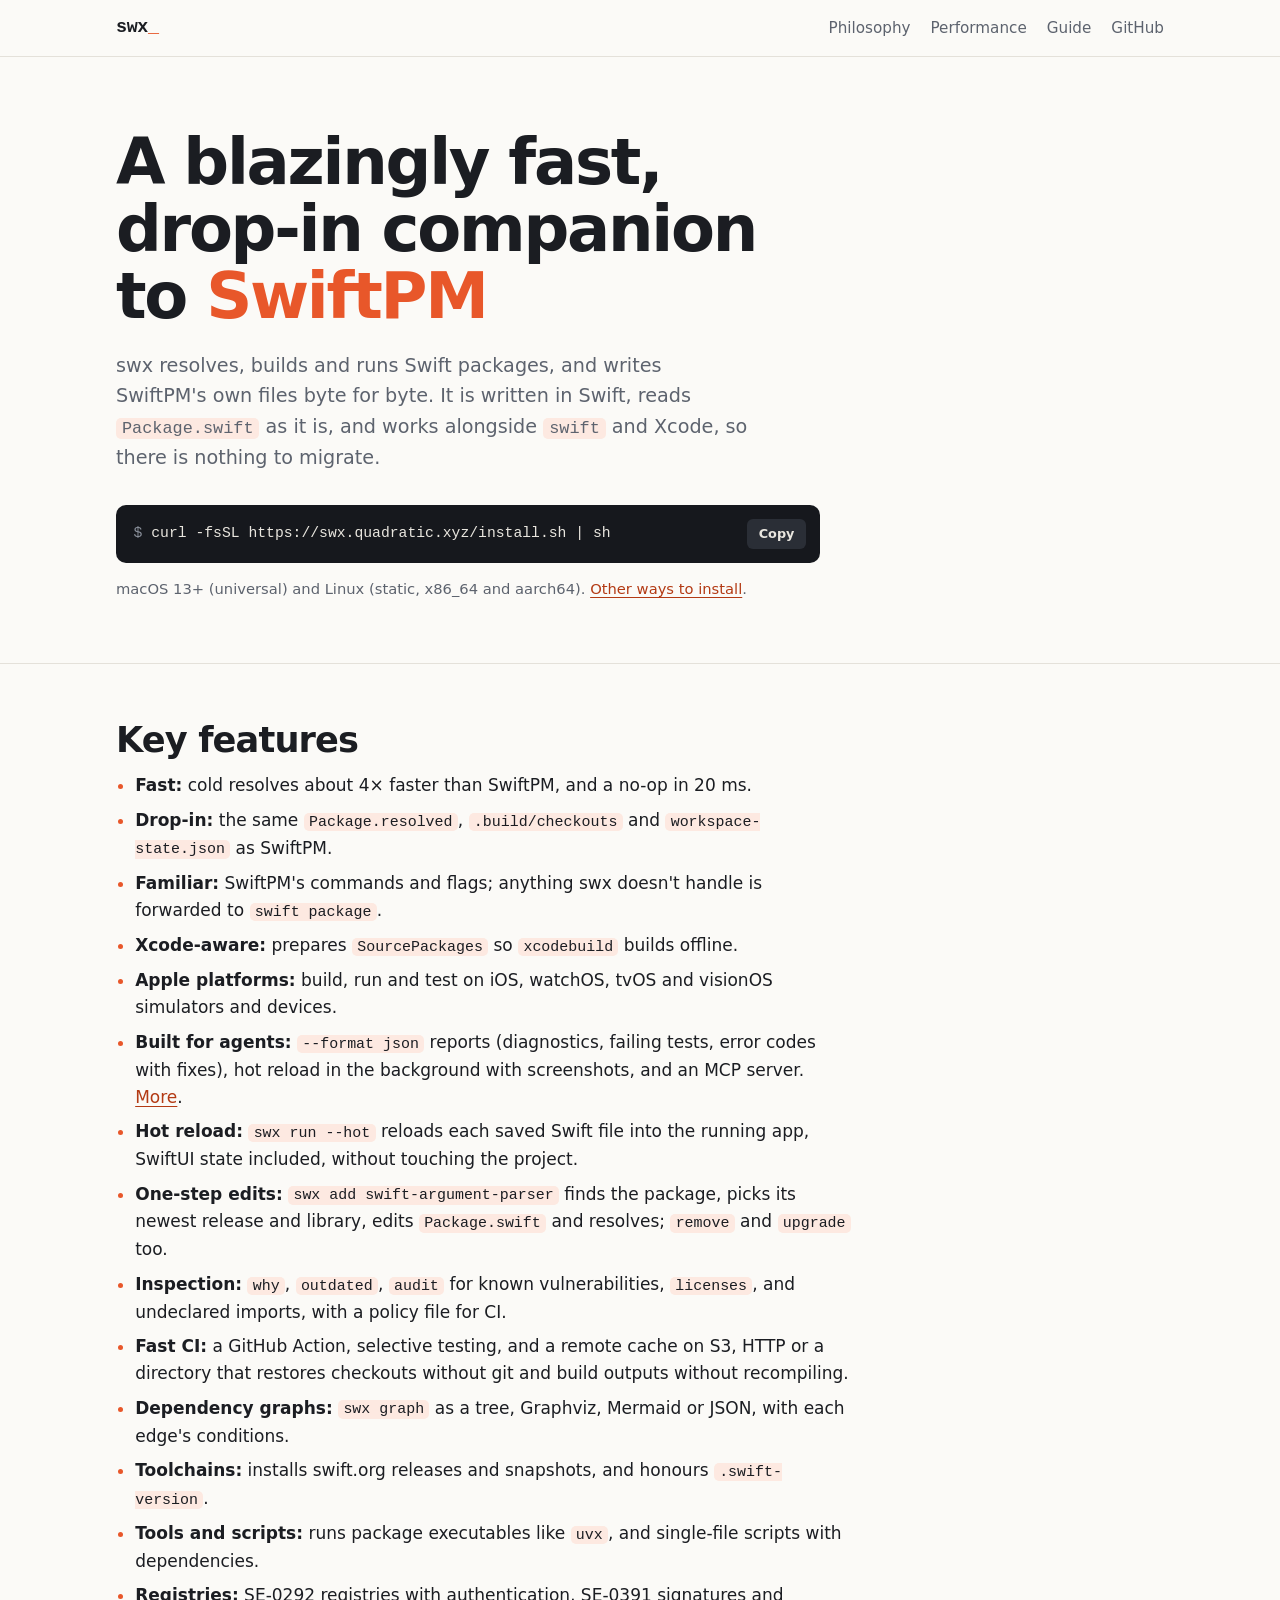
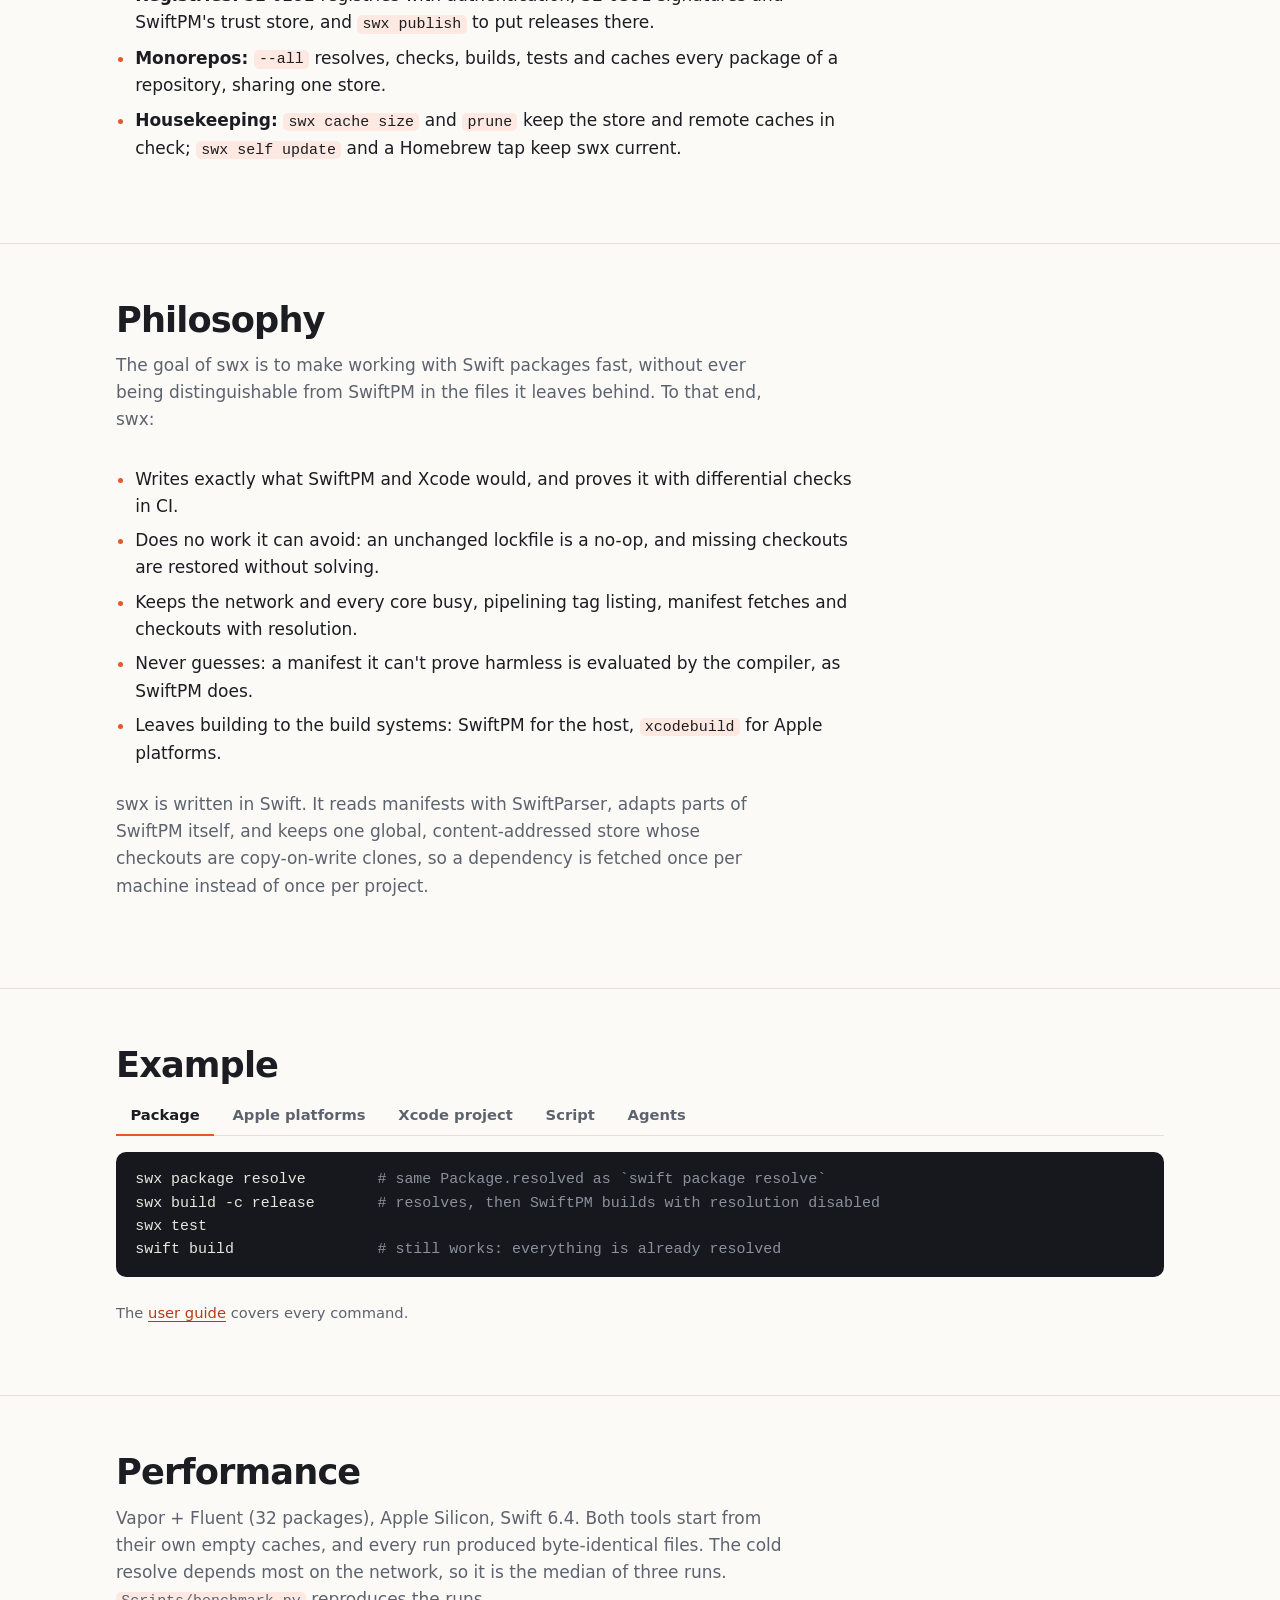
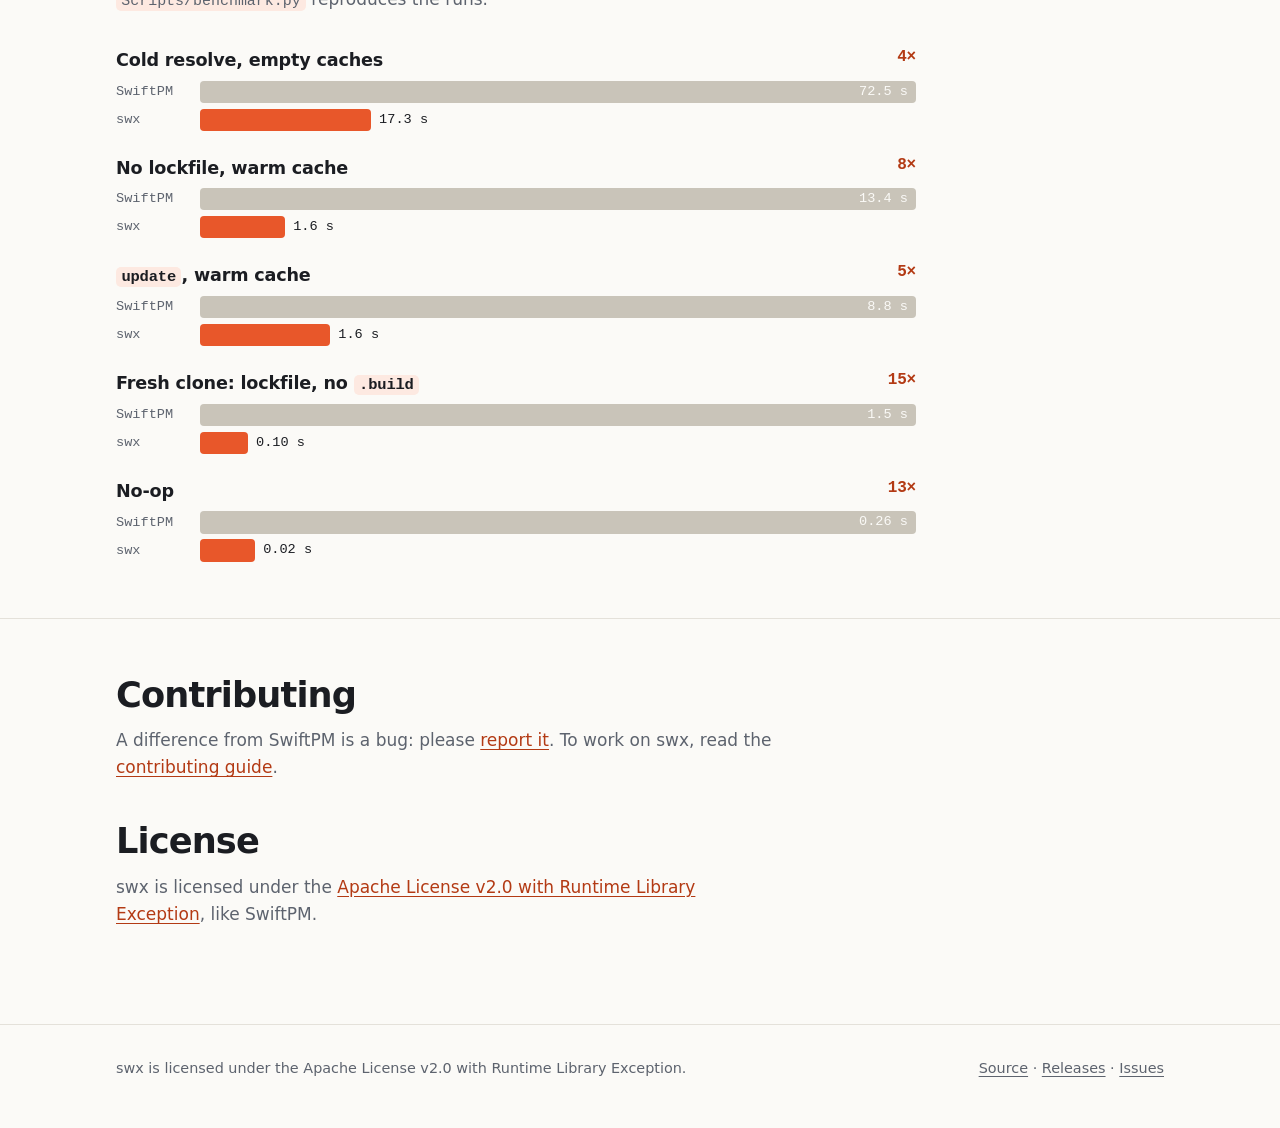
==== commit a0915048: "Agents: JSON reports, background hot reload, screenshots and an MCP server - --format json (or SWX_F" ====
--- a/site/index.html
+++ b/site/index.html
@@ -48,6 +48,7 @@
                 <li><b>Familiar:</b> SwiftPM's commands and flags; anything swx doesn't handle is forwarded to <code>swift package</code>.</li>
                 <li><b>Xcode-aware:</b> prepares <code>SourcePackages</code> so <code>xcodebuild</code> builds offline.</li>
                 <li><b>Apple platforms:</b> build, run and test on iOS, watchOS, tvOS and visionOS simulators and devices.</li>
+                <li><b>Built for agents:</b> <code>--format json</code> reports (diagnostics, failing tests, error codes with fixes), hot reload in the background with screenshots, and an MCP server. <a href="guide.html#agents">More</a>.</li>
                 <li><b>Hot reload:</b> <code>swx run --hot</code> reloads each saved Swift file into the running app, SwiftUI state included, without touching the project.</li>
                 <li><b>One-step edits:</b> <code>swx add swift-argument-parser</code> finds the package, picks its newest release and library, edits <code>Package.swift</code> and resolves; <code>remove</code> and <code>upgrade</code> too.</li>
                 <li><b>Inspection:</b> <code>why</code>, <code>outdated</code>, <code>audit</code> for known vulnerabilities, <code>licenses</code>, and undeclared imports, with a policy file for CI.</li>
@@ -89,6 +90,7 @@
                 <button type="button" role="tab" aria-selected="false" aria-controls="tab-apple">Apple platforms</button>
                 <button type="button" role="tab" aria-selected="false" aria-controls="tab-xcode">Xcode project</button>
                 <button type="button" role="tab" aria-selected="false" aria-controls="tab-script">Script</button>
+                <button type="button" role="tab" aria-selected="false" aria-controls="tab-agents">Agents</button>
             </div>
 <pre id="tab-package" role="tabpanel">swx package resolve        <span class="c"># same Package.resolved as `swift package resolve`</span>
 swx build -c release       <span class="c"># resolves, then SwiftPM builds with resolution disabled</span>
@@ -106,6 +108,11 @@
 // .package(url: "https://github.com/apple/swift-argument-parser", from: "1.3.0")
 
 import ArgumentParser</pre>
+<pre id="tab-agents" role="tabpanel" hidden>swx build --format json                    <span class="c"># errors with file, line, column; nothing else</span>
+swx hot start --platform ios HelloApp      <span class="c"># launch in the background with hot reload</span>
+swx hot status --wait --format json        <span class="c"># what each save did</span>
+swx screenshot                             <span class="c"># a PNG of the running app</span>
+claude mcp add swx -- swx mcp              <span class="c"># all of it as MCP tools</span></pre>
             <p class="note">The <a href="guide.html">user guide</a> covers every command.</p>
         </div>
     </section>
